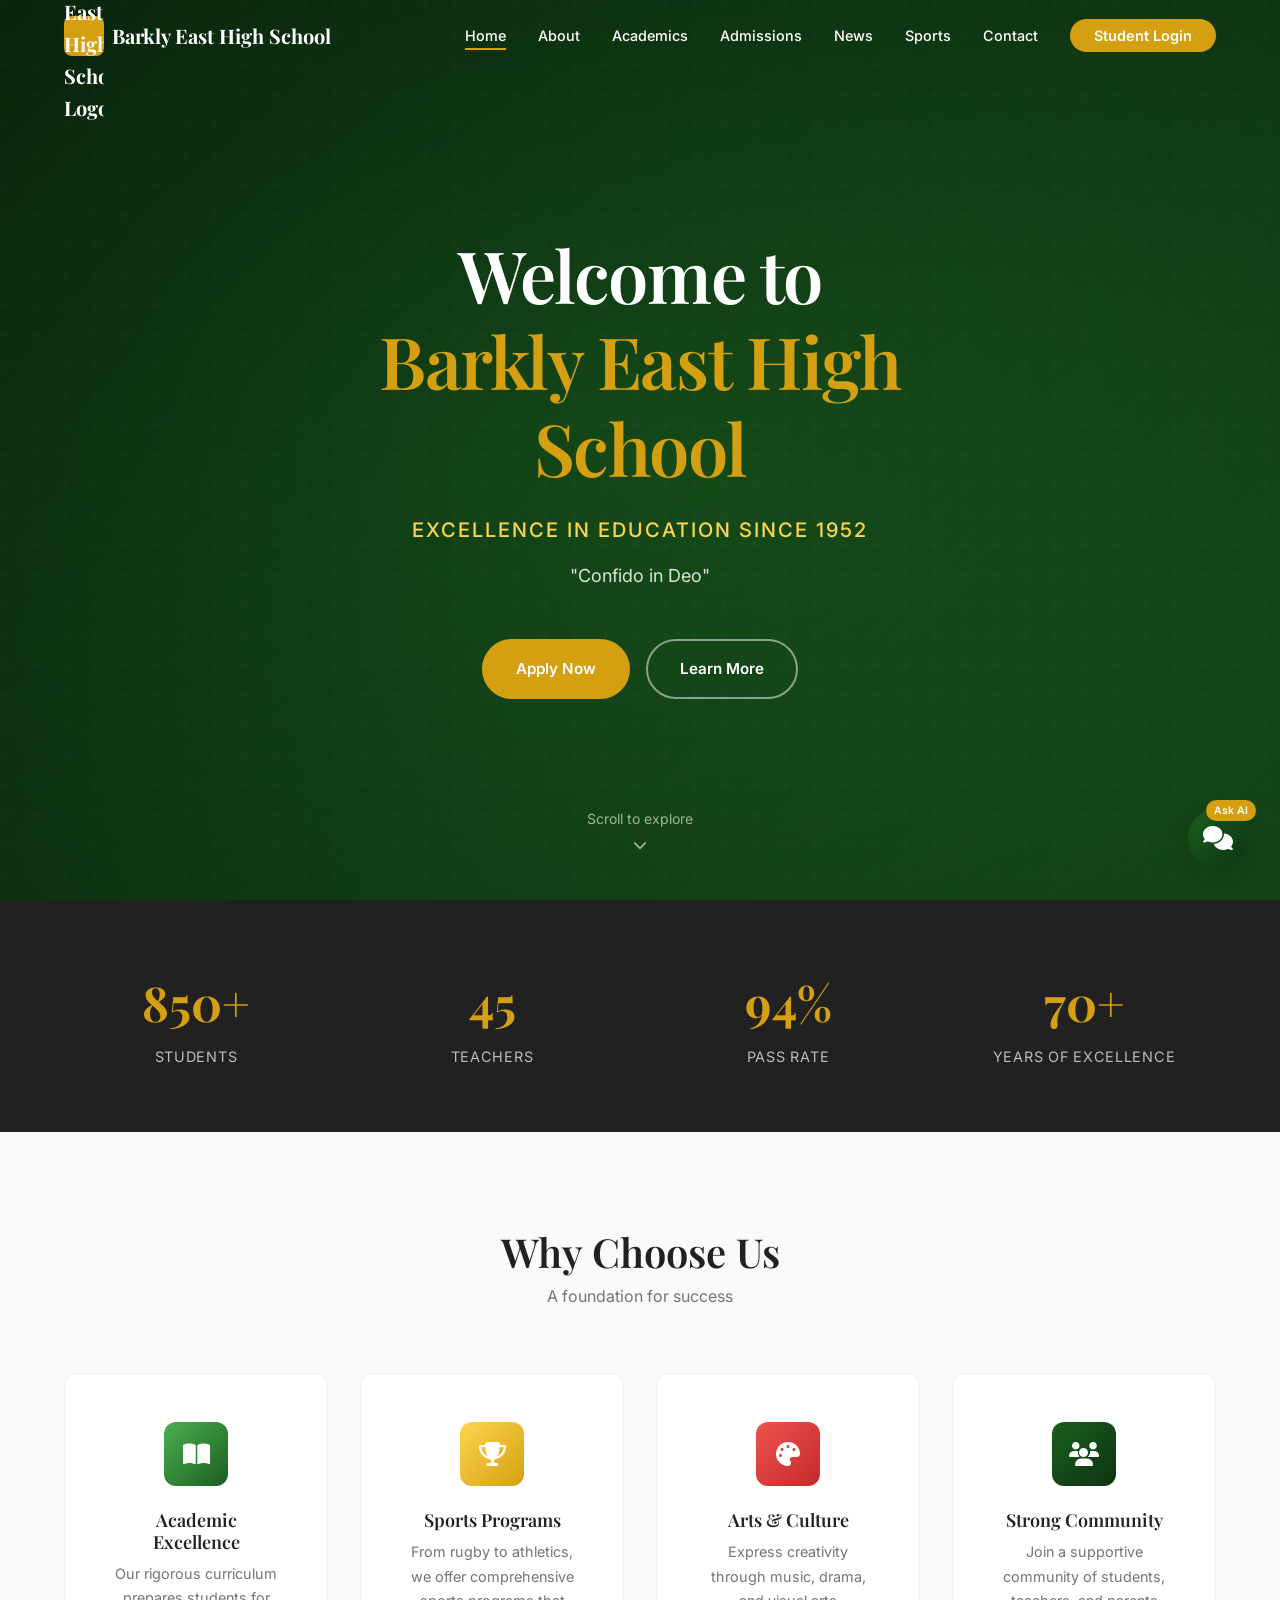
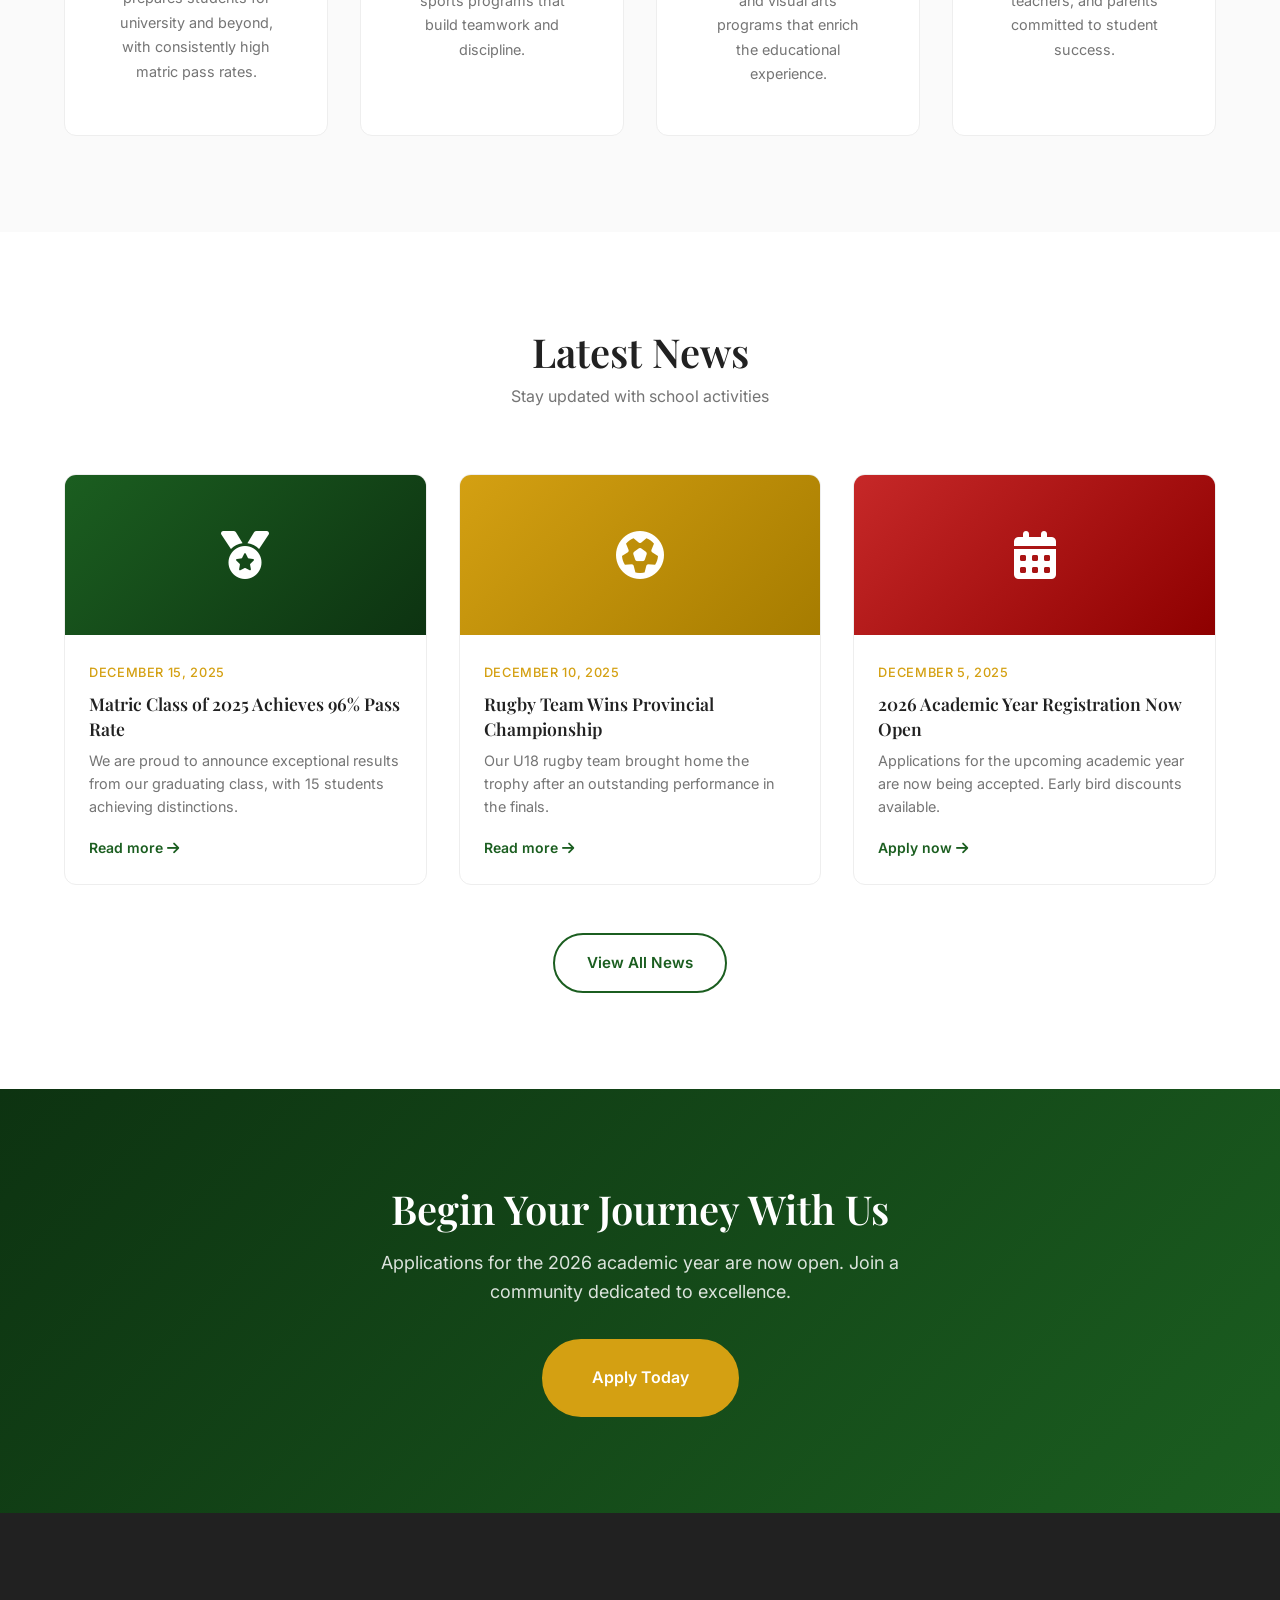
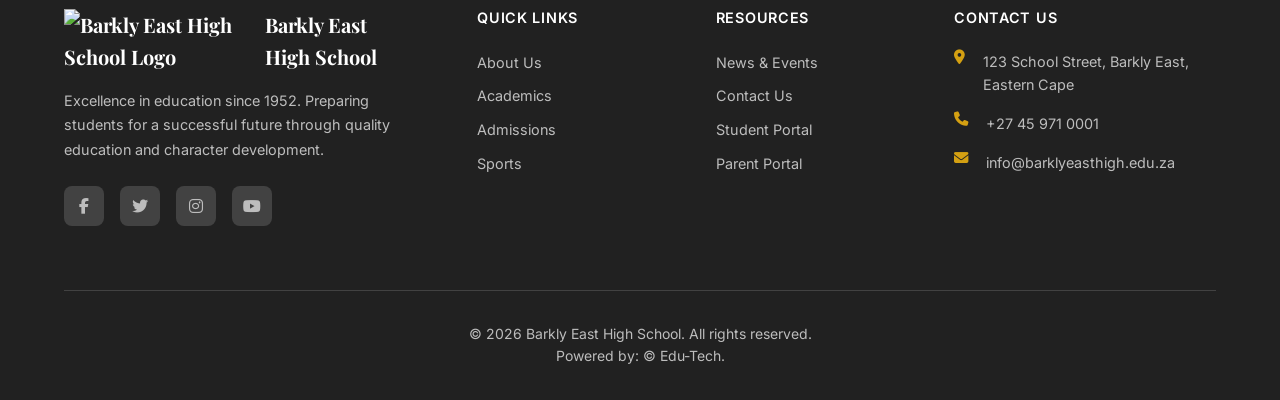
==== index.html @ 35cec736 "Added frontend files" ====
<!DOCTYPE html>
<html lang="en">
<head>
    <meta charset="UTF-8">
    <meta name="viewport" content="width=device-width, initial-scale=1.0">
    <title>Barkly East High School</title>
    <link rel="icon" type="image/png" href="images/BEHS_logo.png">
    <link rel="preconnect" href="https://fonts.googleapis.com">
    <link rel="preconnect" href="https://fonts.gstatic.com" crossorigin>
    <link href="https://fonts.googleapis.com/css2?family=Playfair+Display:wght@400;600;700&family=Inter:wght@300;400;500;600&display=swap" rel="stylesheet">
    <link rel="stylesheet" href="https://cdnjs.cloudflare.com/ajax/libs/font-awesome/6.5.1/css/all.min.css">
    <link rel="stylesheet" href="style.css">
</head>
<body>
    <!-- Navigation -->
    <nav class="navbar" id="navbar">
        <div class="nav-container">
            <a href="index.html" class="nav-logo">
                <div class="logo-icon">
                    <img src="Images/BEHS_logo.png" alt="Barkly East High School Logo">
                </div>
                <span class="logo-text">Barkly East High School</span>
            </a>
            
            <button class="nav-toggle" id="navToggle" aria-label="Toggle navigation">
                <span></span>
                <span></span>
                <span></span>
            </button>
            
            <ul class="nav-menu" id="navMenu">
                <li><a href="index.html" class="nav-link active">Home</a></li>
                <li><a href="about.html" class="nav-link">About</a></li>
                <li><a href="academics.html" class="nav-link">Academics</a></li>
                <li><a href="admissions.html" class="nav-link">Admissions</a></li>
                <li><a href="news.html" class="nav-link">News</a></li>
                <li><a href="sports.html" class="nav-link">Sports</a></li>
                <li><a href="contact.html" class="nav-link">Contact</a></li>
                <li><a href="login.html" class="nav-link btn-login">Student Login</a></li>
            </ul>
        </div>
    </nav>

    <!-- Hero Section -->
    <section class="hero">
        <div class="hero-overlay"></div>
        <div class="hero-content">
            <h1 class="hero-title" data-testid="hero-title">Welcome to<br><span class="highlight">Barkly East High School</span></h1>
            <p class="hero-subtitle">Excellence in Education Since 1952</p>
            <p class="hero-description">"Confido in Deo"</p>
            <div class="hero-buttons">
                <a href="admissions.html" class="btn btn-primary" data-testid="apply-now-btn">Apply Now</a>
                <a href="about.html" class="btn btn-secondary" data-testid="learn-more-btn">Learn More</a>
            </div>
        </div>
        <div class="hero-scroll">
            <span>Scroll to explore</span>
            <i class="fas fa-chevron-down"></i>
        </div>
    </section>

    <!-- Stats Section -->
    <section class="stats">
        <div class="container">
            <div class="stats-grid">
                <div class="stat-item" data-testid="stat-students">
                    <div class="stat-number">850+</div>
                    <div class="stat-label">Students</div>
                </div>
                <div class="stat-item" data-testid="stat-teachers">
                    <div class="stat-number">45</div>
                    <div class="stat-label">Teachers</div>
                </div>
                <div class="stat-item" data-testid="stat-pass-rate">
                    <div class="stat-number">94%</div>
                    <div class="stat-label">Pass Rate</div>
                </div>
                <div class="stat-item" data-testid="stat-years">
                    <div class="stat-number">70+</div>
                    <div class="stat-label">Years of Excellence</div>
                </div>
            </div>
        </div>
    </section>

    <!-- Features Section -->
    <section class="features">
        <div class="container">
            <div class="section-header">
                <h2 class="section-title">Why Choose Us</h2>
                <p class="section-subtitle">A foundation for success</p>
            </div>
            <div class="features-grid">
                <div class="feature-card" data-testid="feature-academics">
                    <div class="feature-icon">
                        <i class="fas fa-book-open"></i>
                    </div>
                    <h3>Academic Excellence</h3>
                    <p>Our rigorous curriculum prepares students for university and beyond, with consistently high matric pass rates.</p>
                </div>
                <div class="feature-card" data-testid="feature-sports">
                    <div class="feature-icon">
                        <i class="fas fa-trophy"></i>
                    </div>
                    <h3>Sports Programs</h3>
                    <p>From rugby to athletics, we offer comprehensive sports programs that build teamwork and discipline.</p>
                </div>
                <div class="feature-card" data-testid="feature-arts">
                    <div class="feature-icon">
                        <i class="fas fa-palette"></i>
                    </div>
                    <h3>Arts & Culture</h3>
                    <p>Express creativity through music, drama, and visual arts programs that enrich the educational experience.</p>
                </div>
                <div class="feature-card" data-testid="feature-community">
                    <div class="feature-icon">
                        <i class="fas fa-users"></i>
                    </div>
                    <h3>Strong Community</h3>
                    <p>Join a supportive community of students, teachers, and parents committed to student success.</p>
                </div>
            </div>
        </div>
    </section>

    <!-- News Preview -->
    <section class="news-preview">
        <div class="container">
            <div class="section-header">
                <h2 class="section-title">Latest News</h2>
                <p class="section-subtitle">Stay updated with school activities</p>
            </div>
            <div class="news-grid">
                <article class="news-card" data-testid="news-card-1">
                    <div class="news-image">
                        <i class="fas fa-medal"></i>
                    </div>
                    <div class="news-content">
                        <span class="news-date">December 15, 2025</span>
                        <h3>Matric Class of 2025 Achieves 96% Pass Rate</h3>
                        <p>We are proud to announce exceptional results from our graduating class, with 15 students achieving distinctions.</p>
                        <a href="news.html" class="news-link">Read more <i class="fas fa-arrow-right"></i></a>
                    </div>
                </article>
                <article class="news-card" data-testid="news-card-2">
                    <div class="news-image">
                        <i class="fas fa-futbol"></i>
                    </div>
                    <div class="news-content">
                        <span class="news-date">December 10, 2025</span>
                        <h3>Rugby Team Wins Provincial Championship</h3>
                        <p>Our U18 rugby team brought home the trophy after an outstanding performance in the finals.</p>
                        <a href="news.html" class="news-link">Read more <i class="fas fa-arrow-right"></i></a>
                    </div>
                </article>
                <article class="news-card" data-testid="news-card-3">
                    <div class="news-image">
                        <i class="fas fa-calendar-alt"></i>
                    </div>
                    <div class="news-content">
                        <span class="news-date">December 5, 2025</span>
                        <h3>2026 Academic Year Registration Now Open</h3>
                        <p>Applications for the upcoming academic year are now being accepted. Early bird discounts available.</p>
                        <a href="admissions.html" class="news-link">Apply now <i class="fas fa-arrow-right"></i></a>
                    </div>
                </article>
            </div>
            <div class="section-cta">
                <a href="news.html" class="btn btn-outline" data-testid="view-all-news-btn">View All News</a>
            </div>
        </div>
    </section>

    <!-- CTA Section -->
    <section class="cta-section">
        <div class="container">
            <div class="cta-content">
                <h2>Begin Your Journey With Us</h2>
                <p>Applications for the 2026 academic year are now open. Join a community dedicated to excellence.</p>
                <a href="admissions.html" class="btn btn-primary btn-lg" data-testid="apply-today-btn">Apply Today</a>
            </div>
        </div>
    </section>

    <!-- Footer -->
    <footer class="footer">
        <div class="container">
            <div class="footer-grid">
                <div class="footer-brand">
                    <a href="index.html" class="footer-logo">
                        <img src="Images/BEHS_logo.png" alt="Barkly East High School Logo">
                        <span>Barkly East High School</span>
                    </a>
                    <p>Excellence in education since 1952. Preparing students for a successful future through quality education and character development.</p>
                    <div class="social-links">
                        <a href="#" aria-label="Facebook"><i class="fab fa-facebook-f"></i></a>
                        <a href="#" aria-label="Twitter"><i class="fab fa-twitter"></i></a>
                        <a href="#" aria-label="Instagram"><i class="fab fa-instagram"></i></a>
                        <a href="#" aria-label="YouTube"><i class="fab fa-youtube"></i></a>
                    </div>
                </div>
                <div class="footer-links">
                    <h4>Quick Links</h4>
                    <ul>
                        <li><a href="about.html">About Us</a></li>
                        <li><a href="academics.html">Academics</a></li>
                        <li><a href="admissions.html">Admissions</a></li>
                        <li><a href="sports.html">Sports</a></li>
                    </ul>
                </div>
                <div class="footer-links">
                    <h4>Resources</h4>
                    <ul>
                        <li><a href="news.html">News & Events</a></li>
                        <li><a href="contact.html">Contact Us</a></li>
                        <li><a href="login.html">Student Portal</a></li>
                        <li><a href="parent-portal.html">Parent Portal</a></li>
                    </ul>
                </div>
                <div class="footer-contact">
                    <h4>Contact Us</h4>
                    <ul>
                        <li><i class="fas fa-map-marker-alt"></i> 123 School Street, Barkly East, Eastern Cape</li>
                        <li><i class="fas fa-phone"></i> +27 45 971 0001</li>
                        <li><i class="fas fa-envelope"></i> info@barklyeasthigh.edu.za</li>
                    </ul>
                </div>
            </div>
            <div class="footer-bottom">
                <p>&copy; 2026 Barkly East High School. All rights reserved.</p>
                <p>Powered by: &copy; <a href="https://romeooemor.github.io/Edu-Tech/">Edu-Tech</a>.</p>
            </div>
        </div>
    </footer>

    <!-- Chatbot Widget -->
    <div class="chatbot-widget" id="chatbotWidget" data-testid="chatbot-widget">
        <button class="chatbot-toggle" id="chatbotToggle" data-testid="chatbot-toggle">
            <i class="fas fa-comments"></i>
            <span class="chatbot-badge">Ask AI</span>
        </button>
        <div class="chatbot-container" id="chatbotContainer">
            <div class="chatbot-header">
                <div class="chatbot-header-info">
                    <i class="fas fa-robot"></i>
                    <span>School Assistant</span>
                </div>
                <button class="chatbot-close" id="chatbotClose" data-testid="chatbot-close">
                    <i class="fas fa-times"></i>
                </button>
            </div>
            <div class="chatbot-messages" id="chatbotMessages" data-testid="chatbot-messages">
                <div class="chat-message bot">
                    <div class="message-content">
                        <p>Hello! I'm your school assistant. How can I help you today? Ask me about admissions, academics, sports, or anything else!</p>
                    </div>
                </div>
            </div>
            <div class="chatbot-input-container">
                <input type="text" id="chatbotInput" class="chatbot-input" placeholder="Type your question..." data-testid="chatbot-input">
                <button id="chatbotSend" class="chatbot-send" data-testid="chatbot-send">
                    <i class="fas fa-paper-plane"></i>
                </button>
            </div>
        </div>
    </div>

    <script src="script.js"></script>
</body>
</html>
---- style.css ----
/* ========================================
   Barkly East High School - Main Stylesheet
   Theme: Green, Gold, Red (Modern Minimalist)
   ======================================== */

/* CSS Variables */
:root {
    /* Primary Colors */
    --green-primary: #1B5E20;
    --green-dark: #0D3311;
    --green-light: #4CAF50;
    
    --gold-primary: #D4A012;
    --gold-dark: #A67C00;
    --gold-light: #FFD54F;
    
    --red-primary: #C62828;
    --red-dark: #8E0000;
    --red-light: #EF5350;
    
    /* Neutral Colors */
    --white: #FFFFFF;
    --off-white: #FAFAFA;
    --gray-100: #F5F5F5;
    --gray-200: #EEEEEE;
    --gray-300: #E0E0E0;
    --gray-400: #BDBDBD;
    --gray-500: #9E9E9E;
    --gray-600: #757575;
    --gray-700: #616161;
    --gray-800: #424242;
    --gray-900: #212121;
    --black: #0A0A0A;
    
    /* Typography */
    --font-heading: 'Playfair Display', Georgia, serif;
    --font-body: 'Inter', -apple-system, BlinkMacSystemFont, sans-serif;
    
    /* Spacing */
    --space-xs: 0.25rem;
    --space-sm: 0.5rem;
    --space-md: 1rem;
    --space-lg: 1.5rem;
    --space-xl: 2rem;
    --space-2xl: 3rem;
    --space-3xl: 4rem;
    --space-4xl: 6rem;
    
    /* Borders & Shadows */
    --radius-sm: 4px;
    --radius-md: 8px;
    --radius-lg: 12px;
    --radius-xl: 16px;
    --radius-full: 9999px;
    
    --shadow-sm: 0 1px 2px rgba(0, 0, 0, 0.05);
    --shadow-md: 0 4px 6px rgba(0, 0, 0, 0.07);
    --shadow-lg: 0 10px 25px rgba(0, 0, 0, 0.1);
    --shadow-xl: 0 20px 40px rgba(0, 0, 0, 0.15);
    
    /* Transitions */
    --transition-fast: 150ms ease;
    --transition-base: 250ms ease;
    --transition-slow: 350ms ease;
}

/* Reset & Base */
*, *::before, *::after {
    box-sizing: border-box;
    margin: 0;
    padding: 0;
}

html {
    scroll-behavior: smooth;
    font-size: 16px;
}

body {
    font-family: var(--font-body);
    font-weight: 400;
    line-height: 1.6;
    color: var(--gray-800);
    background-color: var(--white);
    -webkit-font-smoothing: antialiased;
    -moz-osx-font-smoothing: grayscale;
}

h1, h2, h3, h4, h5, h6 {
    font-family: var(--font-heading);
    font-weight: 600;
    line-height: 1.2;
    color: var(--gray-900);
}

a {
    color: inherit;
    text-decoration: none;
    transition: color var(--transition-fast);
}

img {
    max-width: 100%;
    height: auto;
    display: block;
}

ul, ol {
    list-style: none;
}

button {
    font-family: inherit;
    cursor: pointer;
    border: none;
    background: none;
}

input, textarea, select {
    font-family: inherit;
    font-size: inherit;
}

/* Container */
.container {
    width: 100%;
    max-width: 1200px;
    margin: 0 auto;
    padding: 0 var(--space-lg);
}

/* ========================================
   NAVIGATION
   ======================================== */
.navbar {
    position: fixed;
    top: 0;
    left: 0;
    right: 0;
    z-index: 1000;
    background: transparent;
    padding: var(--space-md) 0;
    transition: all var(--transition-base);
}

.navbar.scrolled {
    background: var(--white);
    box-shadow: var(--shadow-md);
    padding: var(--space-sm) 0;
}

.nav-container {
    display: flex;
    justify-content: space-between;
    align-items: center;
    max-width: 1200px;
    margin: 0 auto;
    padding: 0 var(--space-lg);
}

.nav-logo {
    display: flex;
    align-items: center;
    gap: var(--space-sm);
    font-family: var(--font-heading);
    font-weight: 700;
    font-size: 1.25rem;
    color: var(--white);
    transition: color var(--transition-fast);
}

.navbar.scrolled .nav-logo {
    color: var(--green-primary);
}

.logo-icon {
    width: 40px;
    height: 40px;
    display: flex;
    align-items: center;
    justify-content: center;
    background: var(--gold-primary);
    border-radius: var(--radius-md);
    color: var(--white);
    font-size: 1.25rem;
}

.nav-menu {
    display: flex;
    align-items: center;
    gap: var(--space-xl);
}

.nav-link {
    font-size: 0.9rem;
    font-weight: 500;
    color: var(--white);
    padding: var(--space-xs) 0;
    position: relative;
    transition: color var(--transition-fast);
}

.navbar.scrolled .nav-link {
    color: var(--gray-700);
}

.nav-link::after {
    content: '';
    position: absolute;
    bottom: -2px;
    left: 0;
    width: 0;
    height: 2px;
    background: var(--gold-primary);
    transition: width var(--transition-base);
}

.nav-link:hover::after,
.nav-link.active::after {
    width: 100%;
}

.nav-link:hover {
    color: var(--gold-primary);
}

.navbar.scrolled .nav-link:hover {
    color: var(--gold-primary);
}

.btn-login {
    background: var(--gold-primary);
    color: var(--white) !important;
    padding: var(--space-sm) var(--space-lg) !important;
    border-radius: var(--radius-full);
    font-weight: 600;
}

.btn-login:hover {
    background: var(--gold-dark);
}

.btn-login::after {
    display: none;
}

/* Mobile Navigation */
.nav-toggle {
    display: none;
    flex-direction: column;
    gap: 5px;
    padding: var(--space-sm);
    z-index: 1001;
}

.nav-toggle span {
    width: 24px;
    height: 2px;
    background: var(--white);
    transition: all var(--transition-base);
}

.navbar.scrolled .nav-toggle span {
    background: var(--gray-800);
}

@media (max-width: 968px) {
    .nav-toggle {
        display: flex;
    }
    
    .nav-menu {
        position: fixed;
        top: 0;
        right: -100%;
        width: 100%;
        max-width: 320px;
        height: 100vh;
        background: var(--white);
        flex-direction: column;
        justify-content: center;
        gap: var(--space-xl);
        padding: var(--space-2xl);
        box-shadow: var(--shadow-xl);
        transition: right var(--transition-base);
    }
    
    .nav-menu.active {
        right: 0;
    }
    
    .nav-link {
        color: var(--gray-800);
        font-size: 1.1rem;
    }
    
    .nav-toggle.active span:nth-child(1) {
        transform: rotate(45deg) translate(5px, 5px);
    }
    
    .nav-toggle.active span:nth-child(2) {
        opacity: 0;
    }
    
    .nav-toggle.active span:nth-child(3) {
        transform: rotate(-45deg) translate(5px, -5px);
    }
}

/* ========================================
   HERO SECTION
   ======================================== */
.hero {
    position: relative;
    min-height: 100vh;
    display: flex;
    align-items: center;
    justify-content: center;
    background: linear-gradient(135deg, var(--green-dark) 0%, var(--green-primary) 100%);
    overflow: hidden;
}

.hero::before {
    content: '';
    position: absolute;
    top: 0;
    left: 0;
    right: 0;
    bottom: 0;
    background: url("data:image/svg+xml,%3Csvg width='60' height='60' viewBox='0 0 60 60' xmlns='http://www.w3.org/2000/svg'%3E%3Cg fill='none' fill-rule='evenodd'%3E%3Cg fill='%23ffffff' fill-opacity='0.03'%3E%3Cpath d='M36 34v-4h-2v4h-4v2h4v4h2v-4h4v-2h-4zm0-30V0h-2v4h-4v2h4v4h2V6h4V4h-4zM6 34v-4H4v4H0v2h4v4h2v-4h4v-2H6zM6 4V0H4v4H0v2h4v4h2V6h4V4H6z'/%3E%3C/g%3E%3C/g%3E%3C/svg%3E");
    opacity: 0.5;
}

.hero-overlay {
    position: absolute;
    top: 0;
    left: 0;
    right: 0;
    bottom: 0;
    background: radial-gradient(ellipse at center, transparent 0%, rgba(0,0,0,0.3) 100%);
}

.hero-content {
    position: relative;
    z-index: 1;
    text-align: center;
    padding: var(--space-2xl);
    max-width: 800px;
}

.hero-title {
    font-size: clamp(2.5rem, 6vw, 4.5rem);
    color: var(--white);
    margin-bottom: var(--space-lg);
    letter-spacing: -0.02em;
    padding-top: 30px;
}

.hero-title .highlight {
    color: var(--gold-primary);
    display: block;
}

.hero-subtitle {
    font-size: clamp(1rem, 2.5vw, 1.25rem);
    color: var(--gold-light);
    font-weight: 500;
    margin-bottom: var(--space-md);
    letter-spacing: 0.1em;
    text-transform: uppercase;
}

.hero-description {
    font-size: clamp(1rem, 2vw, 1.125rem);
    color: rgba(255, 255, 255, 0.85);
    margin-bottom: var(--space-2xl);
    max-width: 600px;
    margin-left: auto;
    margin-right: auto;
}

.hero-buttons {
    display: flex;
    gap: var(--space-md);
    justify-content: center;
    flex-wrap: wrap;
}

.hero-scroll {
    position: absolute;
    bottom: var(--space-2xl);
    left: 50%;
    transform: translateX(-50%);
    display: flex;
    flex-direction: column;
    align-items: center;
    gap: var(--space-sm);
    color: rgba(255, 255, 255, 0.6);
    font-size: 0.875rem;
    animation: bounce 2s infinite;
}

@keyframes bounce {
    0%, 100% { transform: translateX(-50%) translateY(0); }
    50% { transform: translateX(-50%) translateY(10px); }
}

/* ========================================
   BUTTONS
   ======================================== */
.btn {
    display: inline-flex;
    align-items: center;
    justify-content: center;
    gap: var(--space-sm);
    padding: var(--space-md) var(--space-xl);
    font-size: 0.95rem;
    font-weight: 600;
    border-radius: var(--radius-full);
    transition: all var(--transition-base);
    cursor: pointer;
    border: 2px solid transparent;
}

.btn-primary {
    background: var(--gold-primary);
    color: var(--white);
    border-color: var(--gold-primary);
}

.btn-primary:hover {
    background: var(--gold-dark);
    border-color: var(--gold-dark);
    transform: translateY(-2px);
    box-shadow: var(--shadow-lg);
}

.btn-secondary {
    background: transparent;
    color: var(--white);
    border-color: rgba(255, 255, 255, 0.5);
}

.btn-secondary:hover {
    background: rgba(255, 255, 255, 0.1);
    border-color: var(--white);
}

.btn-outline {
    background: transparent;
    color: var(--green-primary);
    border-color: var(--green-primary);
}

.btn-outline:hover {
    background: var(--green-primary);
    color: var(--white);
}

.btn-lg {
    padding: var(--space-lg) var(--space-2xl);
    font-size: 1rem;
}

.btn-red {
    background: var(--red-primary);
    color: var(--white);
    border-color: var(--red-primary);
}

.btn-red:hover {
    background: var(--red-dark);
    border-color: var(--red-dark);
}

/* ========================================
   STATS SECTION
   ======================================== */
.stats {
    background: var(--gray-900);
    padding: var(--space-3xl) 0;
}

.stats-grid {
    display: grid;
    grid-template-columns: repeat(4, 1fr);
    gap: var(--space-xl);
}

.stat-item {
    text-align: center;
}

.stat-number {
    font-family: var(--font-heading);
    font-size: clamp(2rem, 4vw, 3rem);
    font-weight: 700;
    color: var(--gold-primary);
    margin-bottom: var(--space-xs);
}

.stat-label {
    font-size: 0.9rem;
    color: var(--gray-400);
    text-transform: uppercase;
    letter-spacing: 0.05em;
}

@media (max-width: 768px) {
    .stats-grid {
        grid-template-columns: repeat(2, 1fr);
        gap: var(--space-2xl);
    }
}

/* ========================================
   FEATURES SECTION
   ======================================== */
.features {
    padding: var(--space-4xl) 0;
    background: var(--off-white);
}

.section-header {
    text-align: center;
    margin-bottom: var(--space-3xl);
}

.section-title {
    font-size: clamp(1.75rem, 4vw, 2.5rem);
    color: var(--gray-900);
    margin-bottom: var(--space-sm);
}

.section-subtitle {
    font-size: 1rem;
    color: var(--gray-600);
}

.features-grid {
    display: grid;
    grid-template-columns: repeat(4, 1fr);
    gap: var(--space-xl);
}

.feature-card {
    background: var(--white);
    padding: var(--space-2xl);
    border-radius: var(--radius-lg);
    text-align: center;
    transition: all var(--transition-base);
    border: 1px solid var(--gray-200);
}

.feature-card:hover {
    transform: translateY(-8px);
    box-shadow: var(--shadow-lg);
    border-color: transparent;
}

.feature-icon {
    width: 64px;
    height: 64px;
    margin: 0 auto var(--space-lg);
    display: flex;
    align-items: center;
    justify-content: center;
    background: linear-gradient(135deg, var(--green-light) 0%, var(--green-primary) 100%);
    border-radius: var(--radius-lg);
    color: var(--white);
    font-size: 1.5rem;
}

.feature-card:nth-child(2) .feature-icon {
    background: linear-gradient(135deg, var(--gold-light) 0%, var(--gold-primary) 100%);
}

.feature-card:nth-child(3) .feature-icon {
    background: linear-gradient(135deg, var(--red-light) 0%, var(--red-primary) 100%);
}

.feature-card:nth-child(4) .feature-icon {
    background: linear-gradient(135deg, var(--green-primary) 0%, var(--green-dark) 100%);
}

.feature-card h3 {
    font-size: 1.125rem;
    margin-bottom: var(--space-sm);
    color: var(--gray-900);
}

.feature-card p {
    font-size: 0.9rem;
    color: var(--gray-600);
    line-height: 1.7;
}

@media (max-width: 968px) {
    .features-grid {
        grid-template-columns: repeat(2, 1fr);
    }
}

@media (max-width: 576px) {
    .features-grid {
        grid-template-columns: 1fr;
    }
}

/* ========================================
   NEWS PREVIEW SECTION
   ======================================== */
.news-preview {
    padding: var(--space-4xl) 0;
    background: var(--white);
}

.news-grid {
    display: grid;
    grid-template-columns: repeat(3, 1fr);
    gap: var(--space-xl);
    margin-bottom: var(--space-2xl);
}

.news-card {
    background: var(--white);
    border-radius: var(--radius-lg);
    overflow: hidden;
    border: 1px solid var(--gray-200);
    transition: all var(--transition-base);
}

.news-card:hover {
    transform: translateY(-4px);
    box-shadow: var(--shadow-lg);
    border-color: transparent;
}

.news-image {
    height: 160px;
    background: linear-gradient(135deg, var(--green-primary) 0%, var(--green-dark) 100%);
    display: flex;
    align-items: center;
    justify-content: center;
    color: var(--white);
    font-size: 3rem;
}

.news-card:nth-child(2) .news-image {
    background: linear-gradient(135deg, var(--gold-primary) 0%, var(--gold-dark) 100%);
}

.news-card:nth-child(3) .news-image {
    background: linear-gradient(135deg, var(--red-primary) 0%, var(--red-dark) 100%);
}

.news-content {
    padding: var(--space-lg);
}

.news-date {
    font-size: 0.8rem;
    color: var(--gold-primary);
    font-weight: 500;
    text-transform: uppercase;
    letter-spacing: 0.05em;
}

.news-content h3 {
    font-size: 1.1rem;
    margin: var(--space-sm) 0;
    color: var(--gray-900);
    line-height: 1.4;
}

.news-content p {
    font-size: 0.9rem;
    color: var(--gray-600);
    margin-bottom: var(--space-md);
    line-height: 1.6;
}

.news-link {
    display: inline-flex;
    align-items: center;
    gap: var(--space-xs);
    font-size: 0.875rem;
    font-weight: 600;
    color: var(--green-primary);
    transition: gap var(--transition-fast);
}

.news-link:hover {
    gap: var(--space-sm);
    color: var(--gold-primary);
}

.section-cta {
    text-align: center;
}

@media (max-width: 968px) {
    .news-grid {
        grid-template-columns: repeat(2, 1fr);
    }
}

@media (max-width: 576px) {
    .news-grid {
        grid-template-columns: 1fr;
    }
}

/* ========================================
   CTA SECTION
   ======================================== */
.cta-section {
    background: linear-gradient(135deg, var(--green-dark) 0%, var(--green-primary) 100%);
    padding: var(--space-4xl) 0;
    text-align: center;
}

.cta-content h2 {
    font-size: clamp(1.75rem, 4vw, 2.5rem);
    color: var(--white);
    margin-bottom: var(--space-md);
}

.cta-content p {
    font-size: 1.125rem;
    color: rgba(255, 255, 255, 0.85);
    margin-bottom: var(--space-xl);
    max-width: 600px;
    margin-left: auto;
    margin-right: auto;
}

/* ========================================
   FOOTER
   ======================================== */
.footer {
    background: var(--gray-900);
    color: var(--gray-400);
    padding: var(--space-4xl) 0 var(--space-xl);
}

.footer-grid {
    display: grid;
    grid-template-columns: 2fr 1fr 1fr 1.5fr;
    gap: var(--space-3xl);
    margin-bottom: var(--space-3xl);
}

.footer-logo {
    display: inline-flex;
    align-items: center;
    gap: var(--space-sm);
    font-family: var(--font-heading);
    font-size: 1.25rem;
    font-weight: 700;
    color: var(--white);
    margin-bottom: var(--space-md);
}

.footer-logo i {
    color: var(--gold-primary);
}

.footer-brand p {
    font-size: 0.9rem;
    line-height: 1.7;
    margin-bottom: var(--space-lg);
}

.social-links {
    display: flex;
    gap: var(--space-md);
}

.social-links a {
    width: 40px;
    height: 40px;
    display: flex;
    align-items: center;
    justify-content: center;
    background: var(--gray-800);
    border-radius: var(--radius-md);
    color: var(--gray-400);
    transition: all var(--transition-fast);
}

.social-links a:hover {
    background: var(--gold-primary);
    color: var(--white);
    transform: translateY(-2px);
}

.footer-links h4,
.footer-contact h4 {
    font-family: var(--font-body);
    font-size: 0.9rem;
    font-weight: 600;
    color: var(--white);
    text-transform: uppercase;
    letter-spacing: 0.05em;
    margin-bottom: var(--space-lg);
}

.footer-links ul {
    display: flex;
    flex-direction: column;
    gap: var(--space-sm);
}

.footer-links a {
    font-size: 0.9rem;
    transition: color var(--transition-fast);
}

.footer-links a:hover {
    color: var(--gold-primary);
}

.footer-contact ul {
    display: flex;
    flex-direction: column;
    gap: var(--space-md);
}

.footer-contact li {
    display: flex;
    gap: var(--space-md);
    font-size: 0.9rem;
}

.footer-contact i {
    color: var(--gold-primary);
    width: 16px;
}

.footer-bottom {
    padding-top: var(--space-xl);
    border-top: 1px solid var(--gray-800);
    text-align: center;
    font-size: 0.875rem;
}

@media (max-width: 968px) {
    .footer-grid {
        grid-template-columns: repeat(2, 1fr);
    }
}

@media (max-width: 576px) {
    .footer-grid {
        grid-template-columns: 1fr;
        gap: var(--space-2xl);
    }
}

/* ========================================
   CHATBOT WIDGET
   ======================================== */
.chatbot-widget {
    position: fixed;
    bottom: var(--space-xl);
    right: var(--space-xl);
    z-index: 999;
}

.chatbot-toggle {
    width: 60px;
    height: 60px;
    border-radius: 50%;
    background: linear-gradient(135deg, var(--green-primary) 0%, var(--green-dark) 100%);
    color: var(--white);
    font-size: 1.5rem;
    display: flex;
    align-items: center;
    justify-content: center;
    box-shadow: var(--shadow-lg);
    transition: all var(--transition-base);
    position: relative;
}

.chatbot-toggle:hover {
    transform: scale(1.1);
    box-shadow: var(--shadow-xl);
}

.chatbot-badge {
    position: absolute;
    top: -8px;
    right: -8px;
    background: var(--gold-primary);
    color: var(--white);
    font-size: 0.65rem;
    font-weight: 600;
    padding: 4px 8px;
    border-radius: var(--radius-full);
}

.chatbot-container {
    position: absolute;
    bottom: 80px;
    right: 0;
    width: 360px;
    height: 480px;
    background: var(--white);
    border-radius: var(--radius-xl);
    box-shadow: var(--shadow-xl);
    display: none;
    flex-direction: column;
    overflow: hidden;
    animation: slideUp 0.3s ease;
}

.chatbot-container.active {
    display: flex;
}

@keyframes slideUp {
    from {
        opacity: 0;
        transform: translateY(20px);
    }
    to {
        opacity: 1;
        transform: translateY(0);
    }
}

.chatbot-header {
    background: linear-gradient(135deg, var(--green-primary) 0%, var(--green-dark) 100%);
    color: var(--white);
    padding: var(--space-md) var(--space-lg);
    display: flex;
    justify-content: space-between;
    align-items: center;
}

.chatbot-header-info {
    display: flex;
    align-items: center;
    gap: var(--space-sm);
    font-weight: 600;
}

.chatbot-close {
    width: 32px;
    height: 32px;
    display: flex;
    align-items: center;
    justify-content: center;
    border-radius: 50%;
    color: var(--white);
    transition: background var(--transition-fast);
}

.chatbot-close:hover {
    background: rgba(255, 255, 255, 0.2);
}

.chatbot-messages {
    flex: 1;
    overflow-y: auto;
    padding: var(--space-lg);
    display: flex;
    flex-direction: column;
    gap: var(--space-md);
}

.chat-message {
    max-width: 85%;
}

.chat-message.bot {
    align-self: flex-start;
}

.chat-message.user {
    align-self: flex-end;
}

.message-content {
    padding: var(--space-md);
    border-radius: var(--radius-lg);
    font-size: 0.9rem;
    line-height: 1.5;
}

.chat-message.bot .message-content {
    background: var(--gray-100);
    color: var(--gray-800);
    border-bottom-left-radius: var(--radius-sm);
}

.chat-message.user .message-content {
    background: linear-gradient(135deg, var(--green-primary) 0%, var(--green-dark) 100%);
    color: var(--white);
    border-bottom-right-radius: var(--radius-sm);
}

.chatbot-input-container {
    display: flex;
    gap: var(--space-sm);
    padding: var(--space-md);
    border-top: 1px solid var(--gray-200);
}

.chatbot-input {
    flex: 1;
    padding: var(--space-md);
    border: 1px solid var(--gray-300);
    border-radius: var(--radius-full);
    outline: none;
    transition: border-color var(--transition-fast);
}

.chatbot-input:focus {
    border-color: var(--green-primary);
}

.chatbot-send {
    width: 44px;
    height: 44px;
    background: var(--gold-primary);
    color: var(--white);
    border-radius: 50%;
    display: flex;
    align-items: center;
    justify-content: center;
    transition: all var(--transition-fast);
}

.chatbot-send:hover {
    background: var(--gold-dark);
    transform: scale(1.05);
}

@media (max-width: 576px) {
    .chatbot-widget {
        bottom: var(--space-md);
        right: var(--space-md);
    }
    
    .chatbot-container {
        width: calc(100vw - var(--space-2xl));
        max-width: 360px;
        height: 400px;
        right: -8px;
    }
}

/* ========================================
   PAGE SPECIFIC STYLES
   ======================================== */

/* Page Header */
.page-header {
    background: linear-gradient(135deg, var(--green-dark) 0%, var(--green-primary) 100%);
    padding: calc(80px + var(--space-4xl)) 0 var(--space-4xl);
    text-align: center;
}

.page-header h1 {
    font-size: clamp(2rem, 5vw, 3rem);
    color: var(--white);
    margin-bottom: var(--space-sm);
}

.page-header p {
    font-size: 1.125rem;
    color: rgba(255, 255, 255, 0.85);
}

/* Content Section */
.content-section {
    padding: var(--space-4xl) 0;
}

.content-section.alt {
    background: var(--off-white);
}

/* Forms */
.form-group {
    margin-bottom: var(--space-lg);
}

.form-label {
    display: block;
    font-size: 0.9rem;
    font-weight: 500;
    color: var(--gray-700);
    margin-bottom: var(--space-sm);
}

.form-input,
.form-textarea,
.form-select {
    width: 100%;
    padding: var(--space-md);
    border: 1px solid var(--gray-300);
    border-radius: var(--radius-md);
    font-size: 1rem;
    transition: all var(--transition-fast);
    background: var(--white);
}

.form-input:focus,
.form-textarea:focus,
.form-select:focus {
    outline: none;
    border-color: var(--green-primary);
    box-shadow: 0 0 0 3px rgba(27, 94, 32, 0.1);
}

.form-textarea {
    resize: vertical;
    min-height: 120px;
}

/* Cards */
.card {
    background: var(--white);
    border-radius: var(--radius-lg);
    padding: var(--space-xl);
    border: 1px solid var(--gray-200);
    transition: all var(--transition-base);
}

.card:hover {
    box-shadow: var(--shadow-lg);
    border-color: transparent;
}

/* Tables */
.table-container {
    overflow-x: auto;
}

.data-table {
    width: 100%;
    border-collapse: collapse;
}

.data-table th,
.data-table td {
    padding: var(--space-md);
    text-align: left;
    border-bottom: 1px solid var(--gray-200);
}

.data-table th {
    background: var(--gray-100);
    font-weight: 600;
    color: var(--gray-700);
    font-size: 0.875rem;
    text-transform: uppercase;
    letter-spacing: 0.05em;
}

.data-table tr:hover {
    background: var(--gray-50);
}

/* Loading */
.loading {
    display: flex;
    align-items: center;
    justify-content: center;
    gap: var(--space-sm);
    color: var(--gray-500);
}

.loading::after {
    content: '';
    width: 20px;
    height: 20px;
    border: 2px solid var(--gray-300);
    border-top-color: var(--green-primary);
    border-radius: 50%;
    animation: spin 0.8s linear infinite;
}

@keyframes spin {
    to { transform: rotate(360deg); }
}

/* Utility Classes */
.text-center { text-align: center; }
.text-left { text-align: left; }
.text-right { text-align: right; }

.mt-1 { margin-top: var(--space-md); }
.mt-2 { margin-top: var(--space-xl); }
.mt-3 { margin-top: var(--space-2xl); }
.mb-1 { margin-bottom: var(--space-md); }
.mb-2 { margin-bottom: var(--space-xl); }
.mb-3 { margin-bottom: var(--space-2xl); }

.grid-2 {
    display: grid;
    grid-template-columns: repeat(2, 1fr);
    gap: var(--space-xl);
}

.grid-3 {
    display: grid;
    grid-template-columns: repeat(3, 1fr);
    gap: var(--space-xl);
}

@media (max-width: 768px) {
    .grid-2, .grid-3 {
        grid-template-columns: 1fr;
    }
}
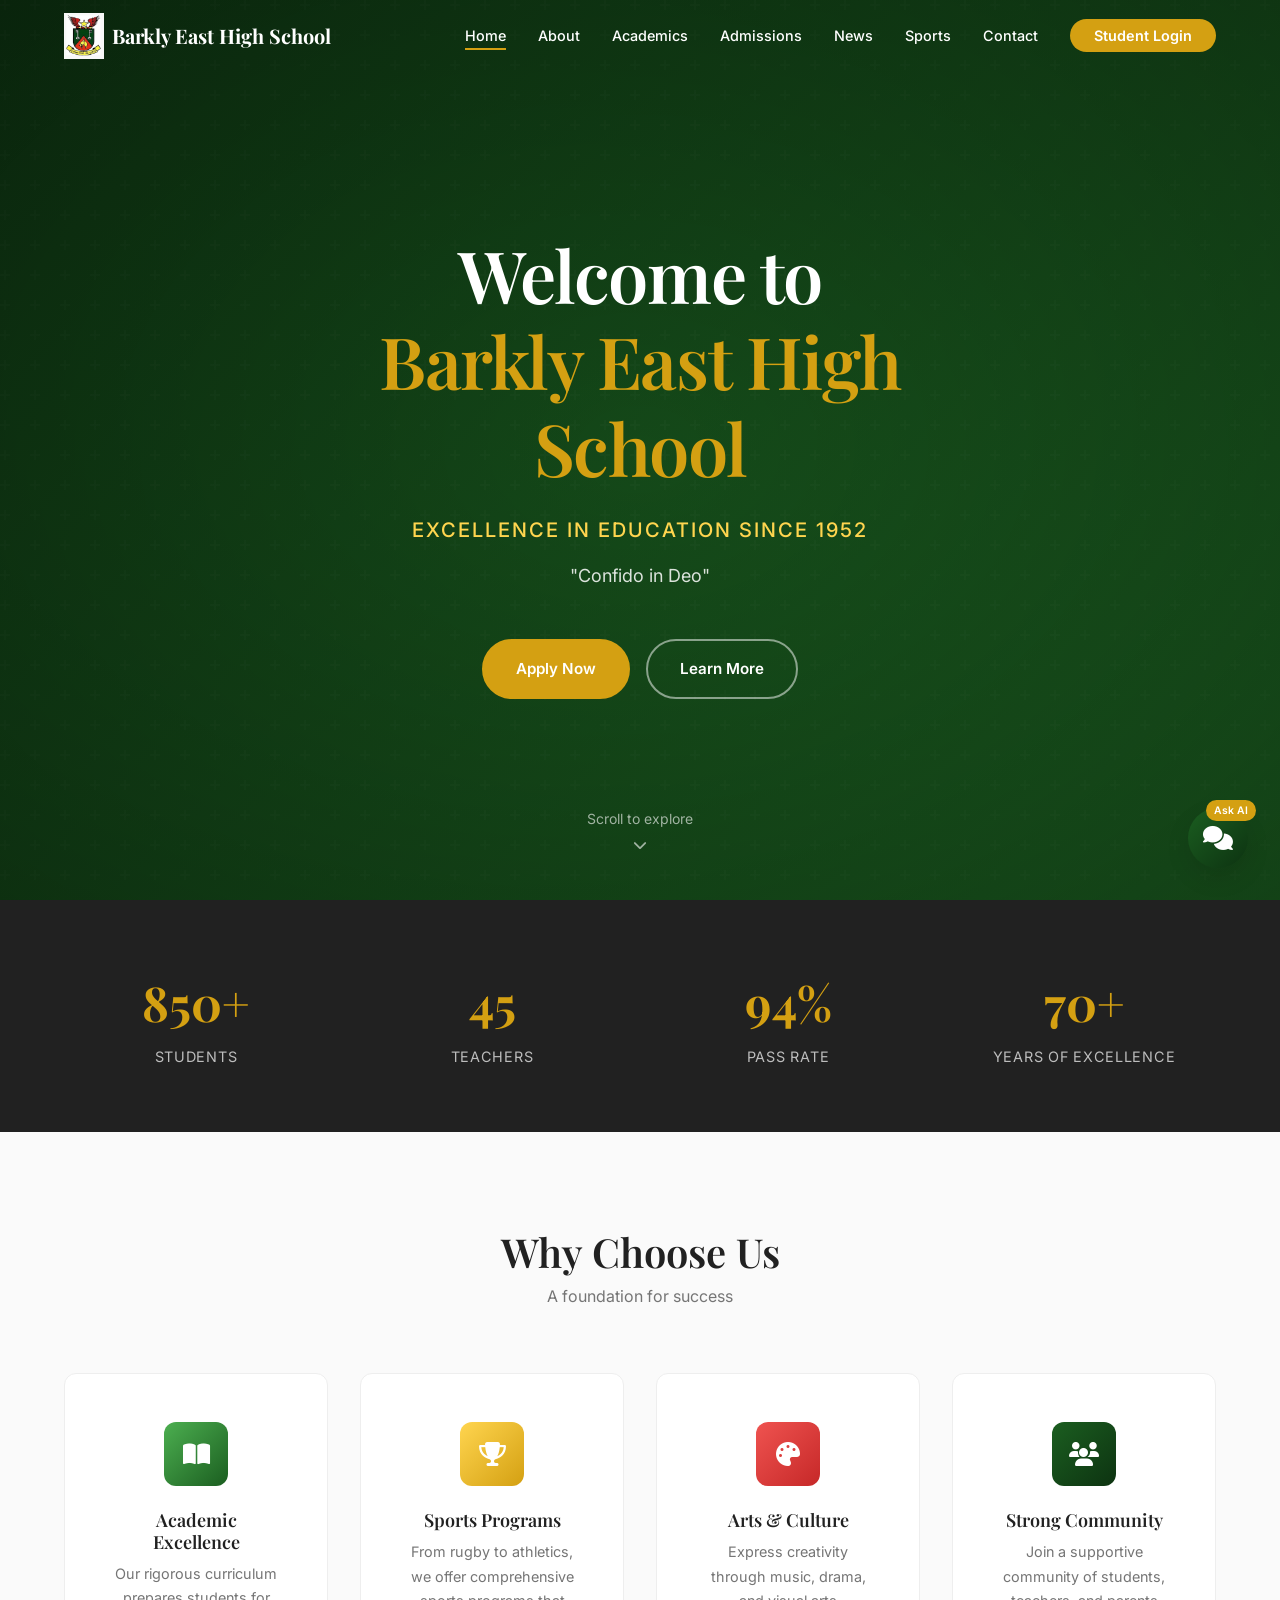
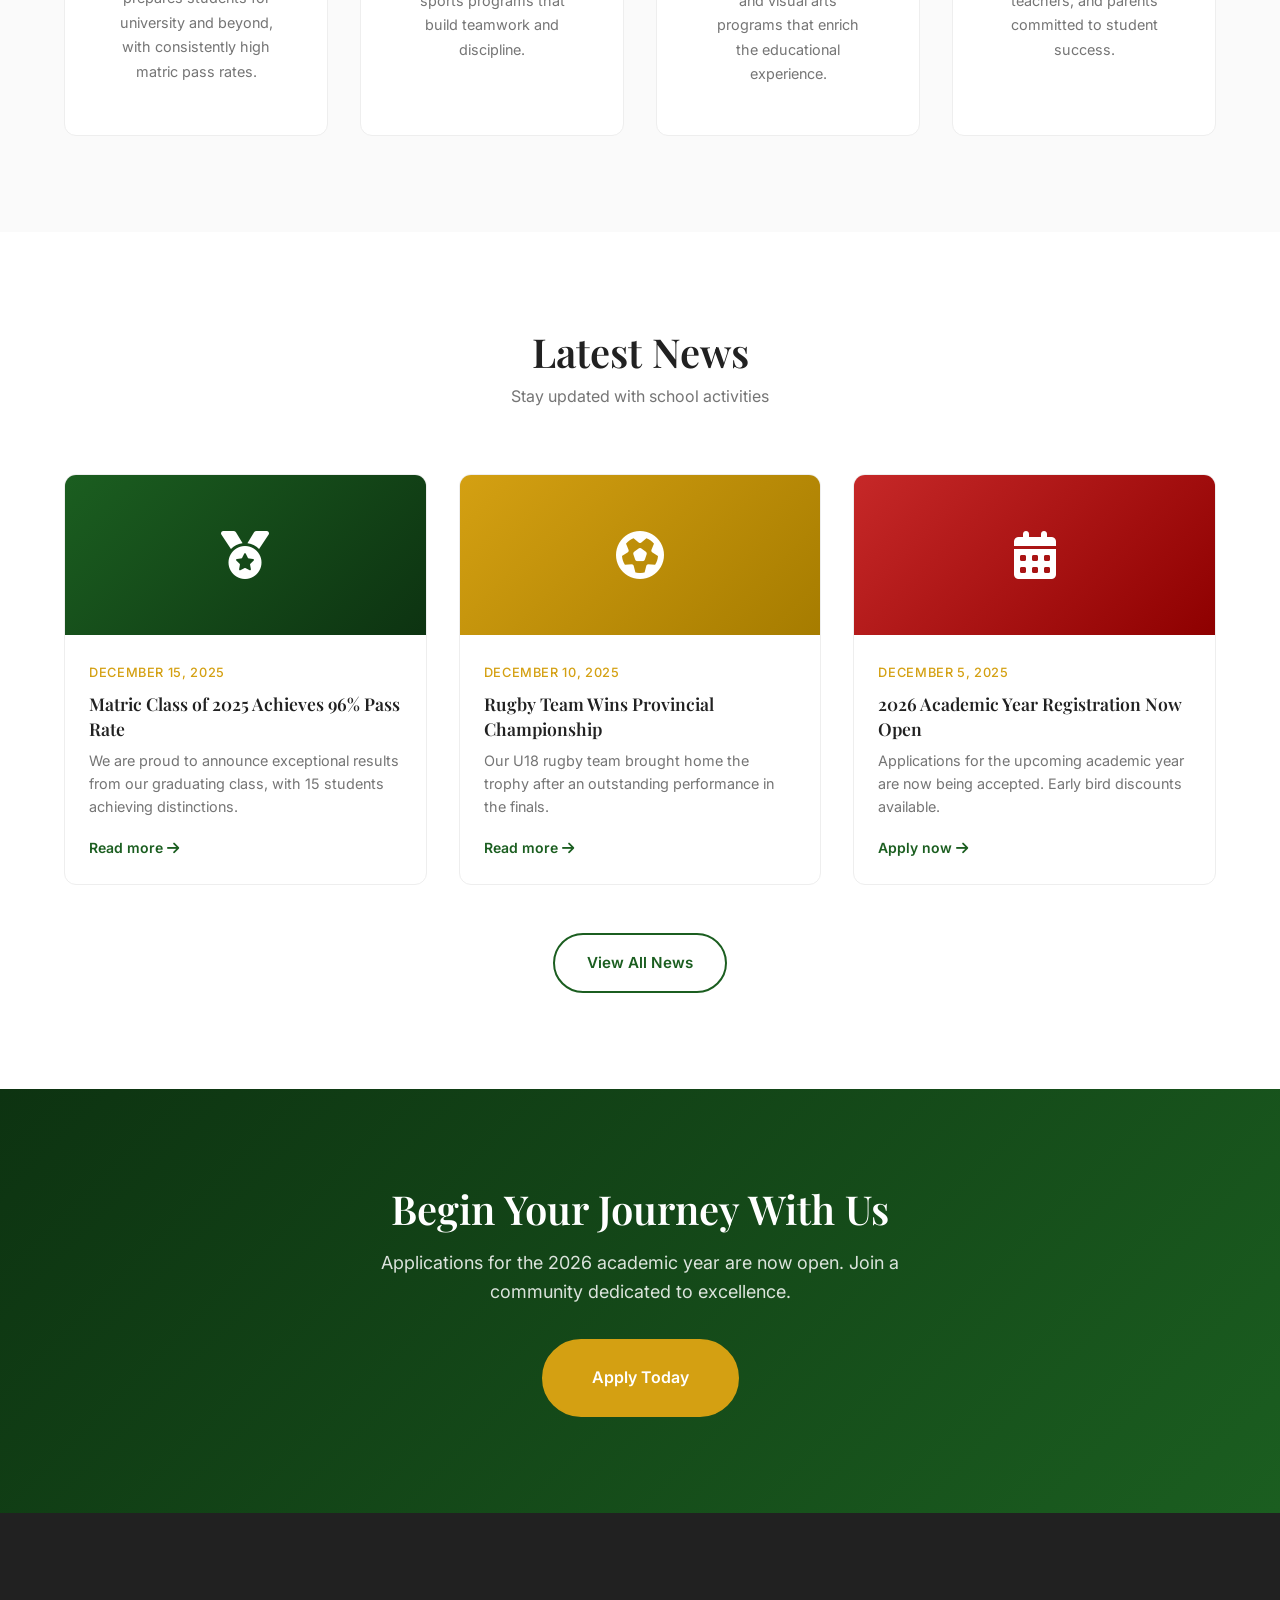
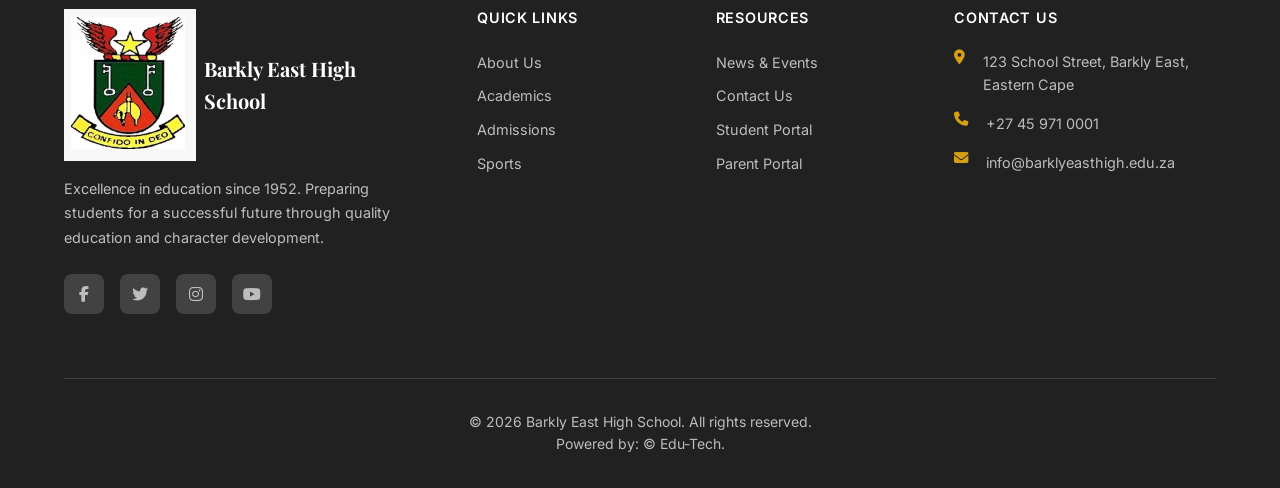
==== commit 8b2dc2bd: "Updated school badge" ====
--- a/index.html
+++ b/index.html
@@ -17,7 +17,7 @@
         <div class="nav-container">
             <a href="index.html" class="nav-logo">
                 <div class="logo-icon">
-                    <img src="Images/BEHS_logo.png" alt="Barkly East High School Logo">
+                    <img src="Images/BEHS_logo.png" alt="Barkly East High School Logo" class="barklyEastHighSchoolLogo">
                 </div>
                 <span class="logo-text">Barkly East High School</span>
             </a>
@@ -267,4 +267,4 @@
 
     <script src="script.js"></script>
 </body>
-</html>+</html>
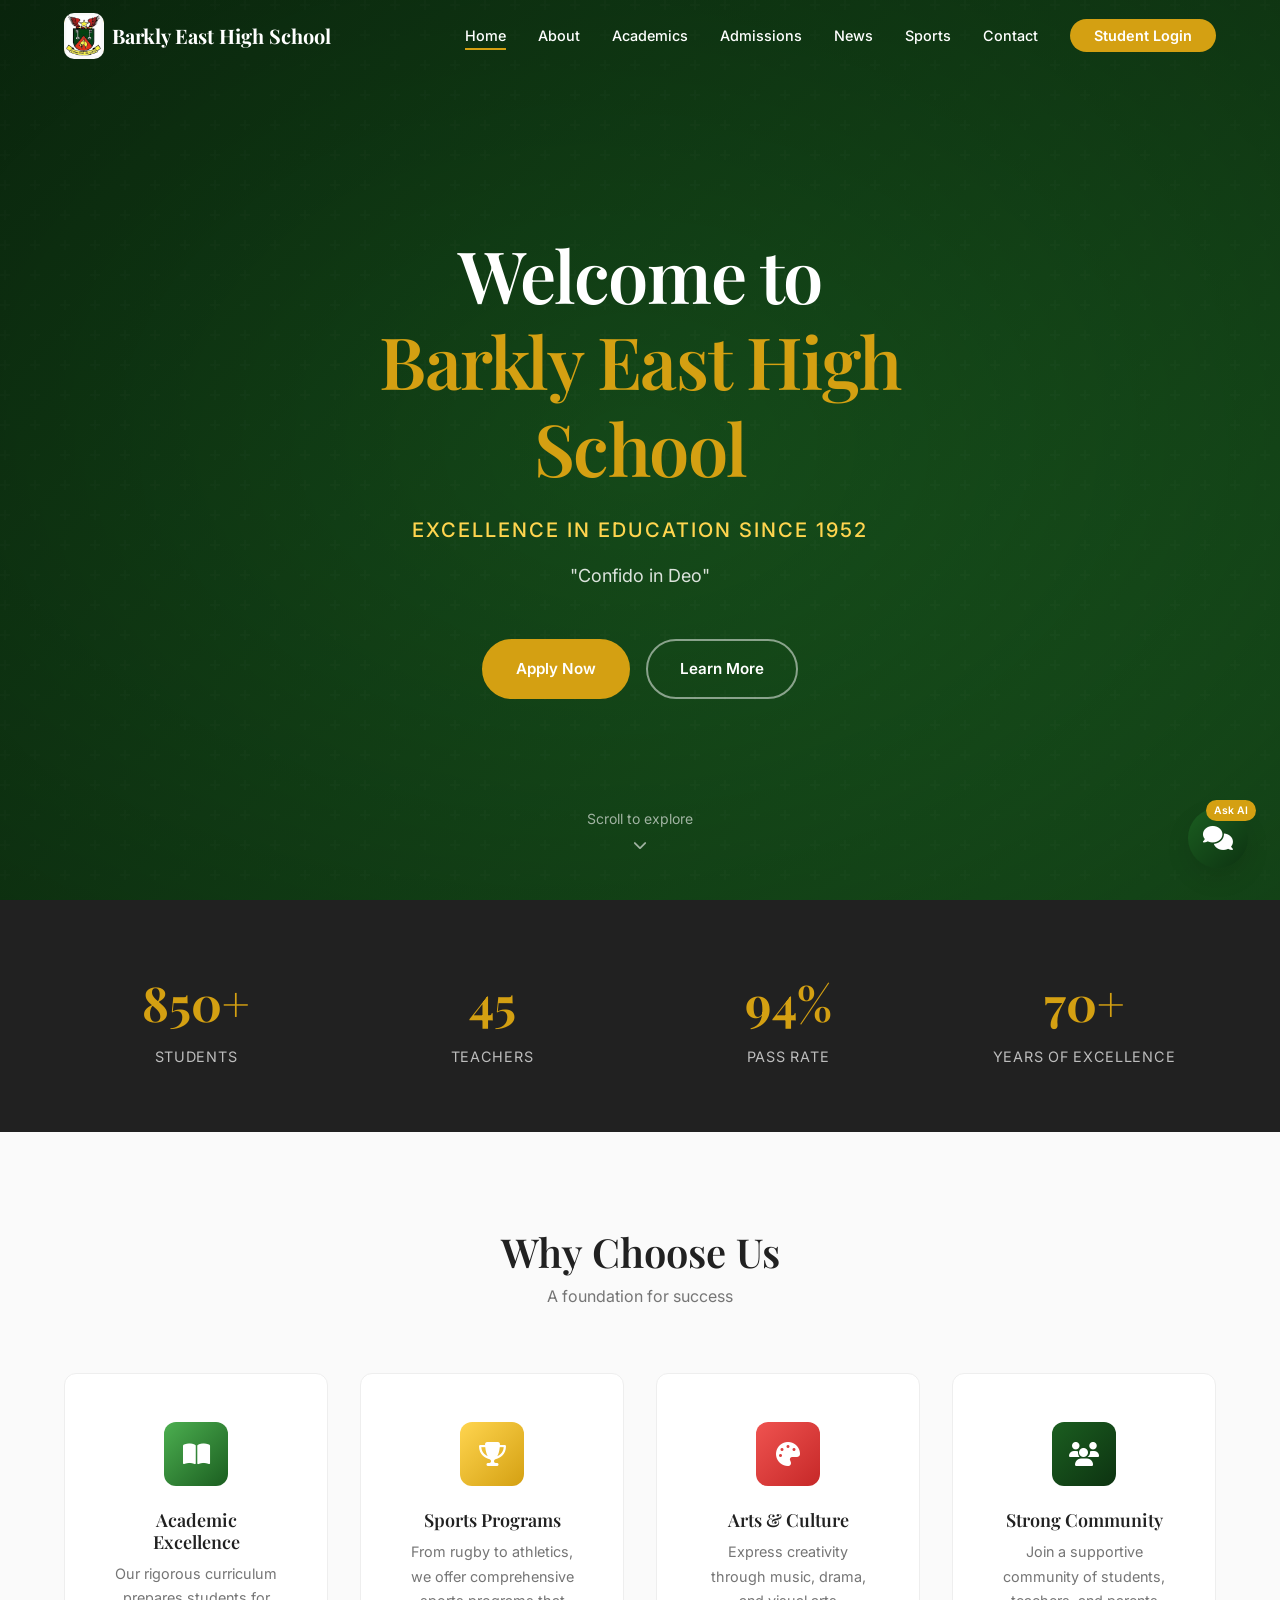
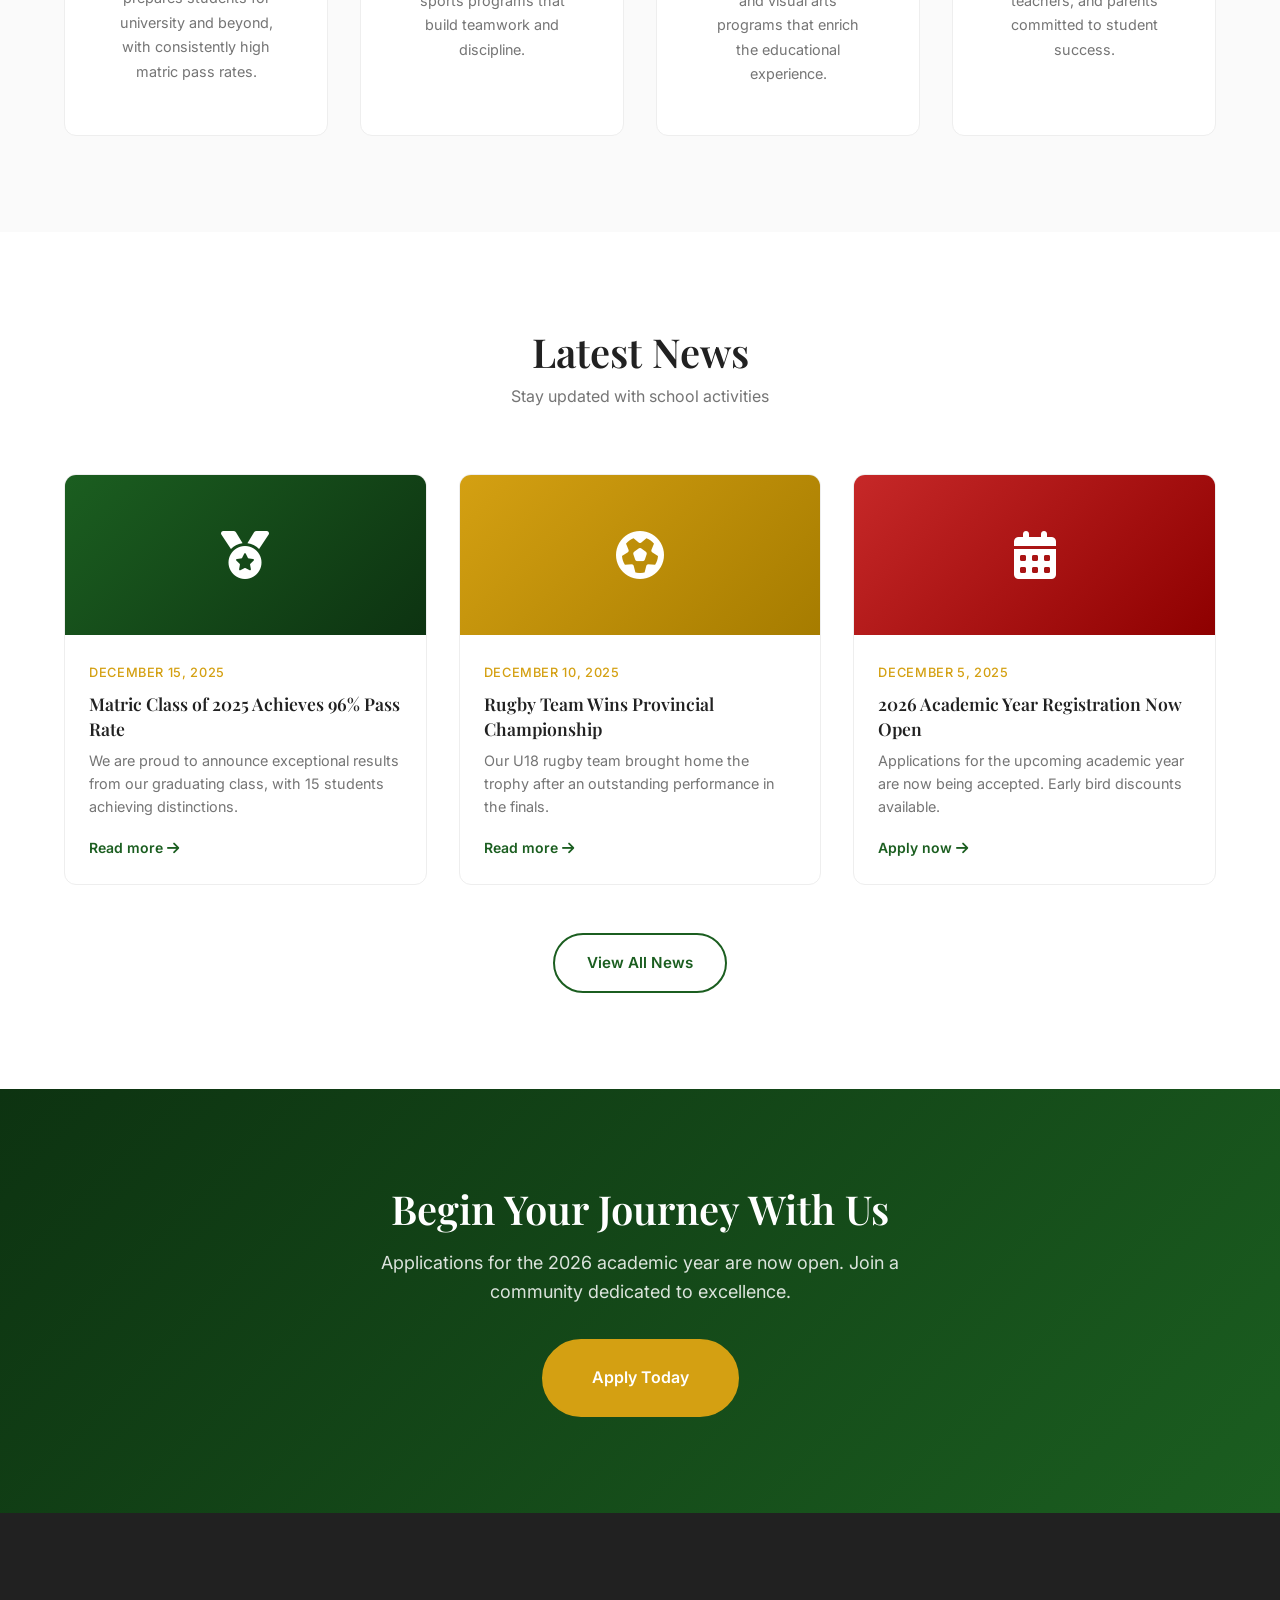
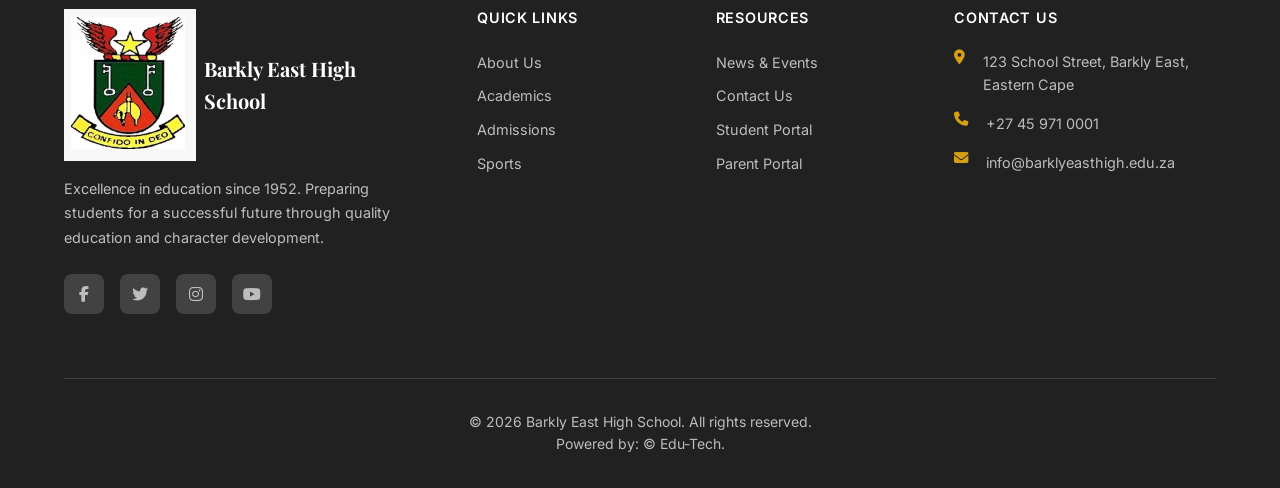
==== commit 6c813ade: "updated tab icon" ====
--- a/index.html
+++ b/index.html
@@ -3,8 +3,9 @@
 <head>
     <meta charset="UTF-8">
     <meta name="viewport" content="width=device-width, initial-scale=1.0">
+    <link rel="icon" type="image/png" href="images/BEHS_logo.png">
     <title>Barkly East High School</title>
-    <link rel="icon" type="image/png" href="images/BEHS_logo.png">
+    
     <link rel="preconnect" href="https://fonts.googleapis.com">
     <link rel="preconnect" href="https://fonts.gstatic.com" crossorigin>
     <link href="https://fonts.googleapis.com/css2?family=Playfair+Display:wght@400;600;700&family=Inter:wght@300;400;500;600&display=swap" rel="stylesheet">
@@ -268,3 +269,4 @@
     <script src="script.js"></script>
 </body>
 </html>
+
--- a/style.css
+++ b/style.css
@@ -63,6 +63,10 @@
     --transition-fast: 150ms ease;
     --transition-base: 250ms ease;
     --transition-slow: 350ms ease;
+}
+
+.barklyEastHighSchoolLogo{
+  border-radius: 10px;
 }
 
 /* Reset & Base */
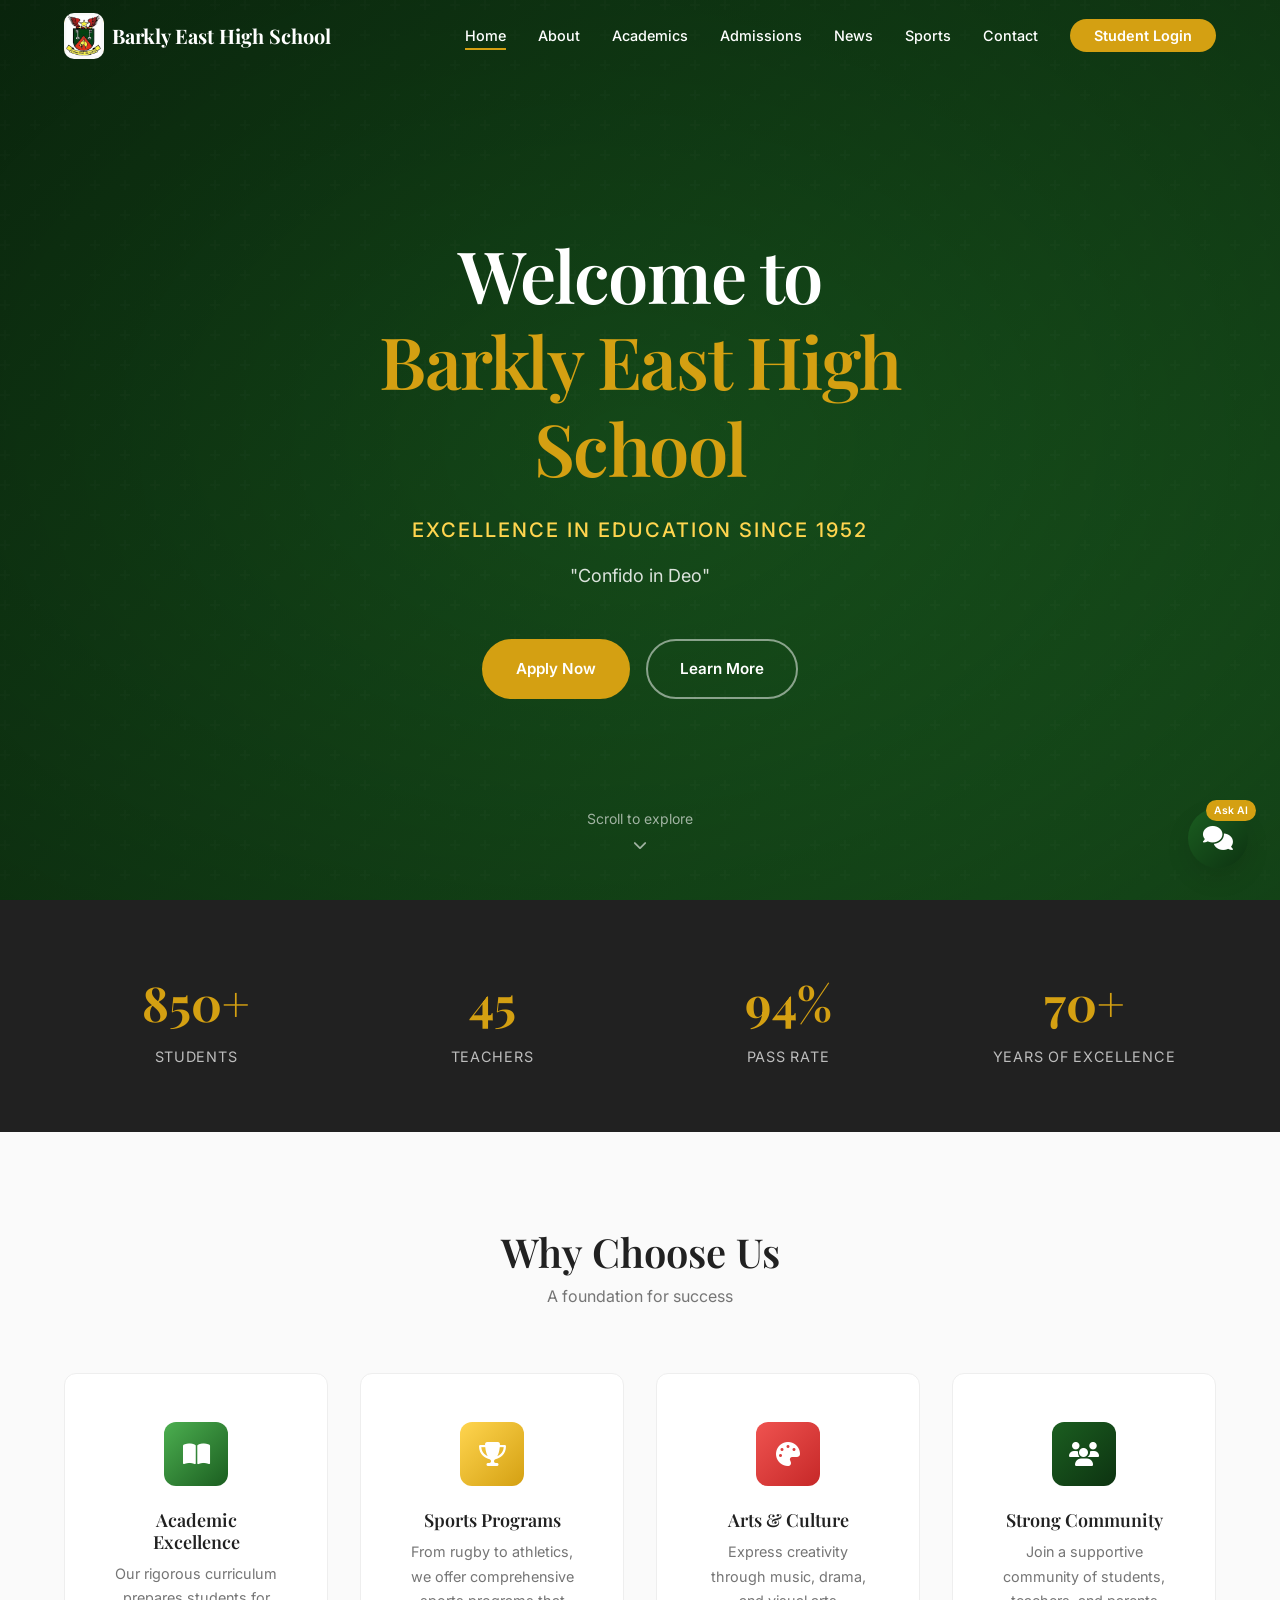
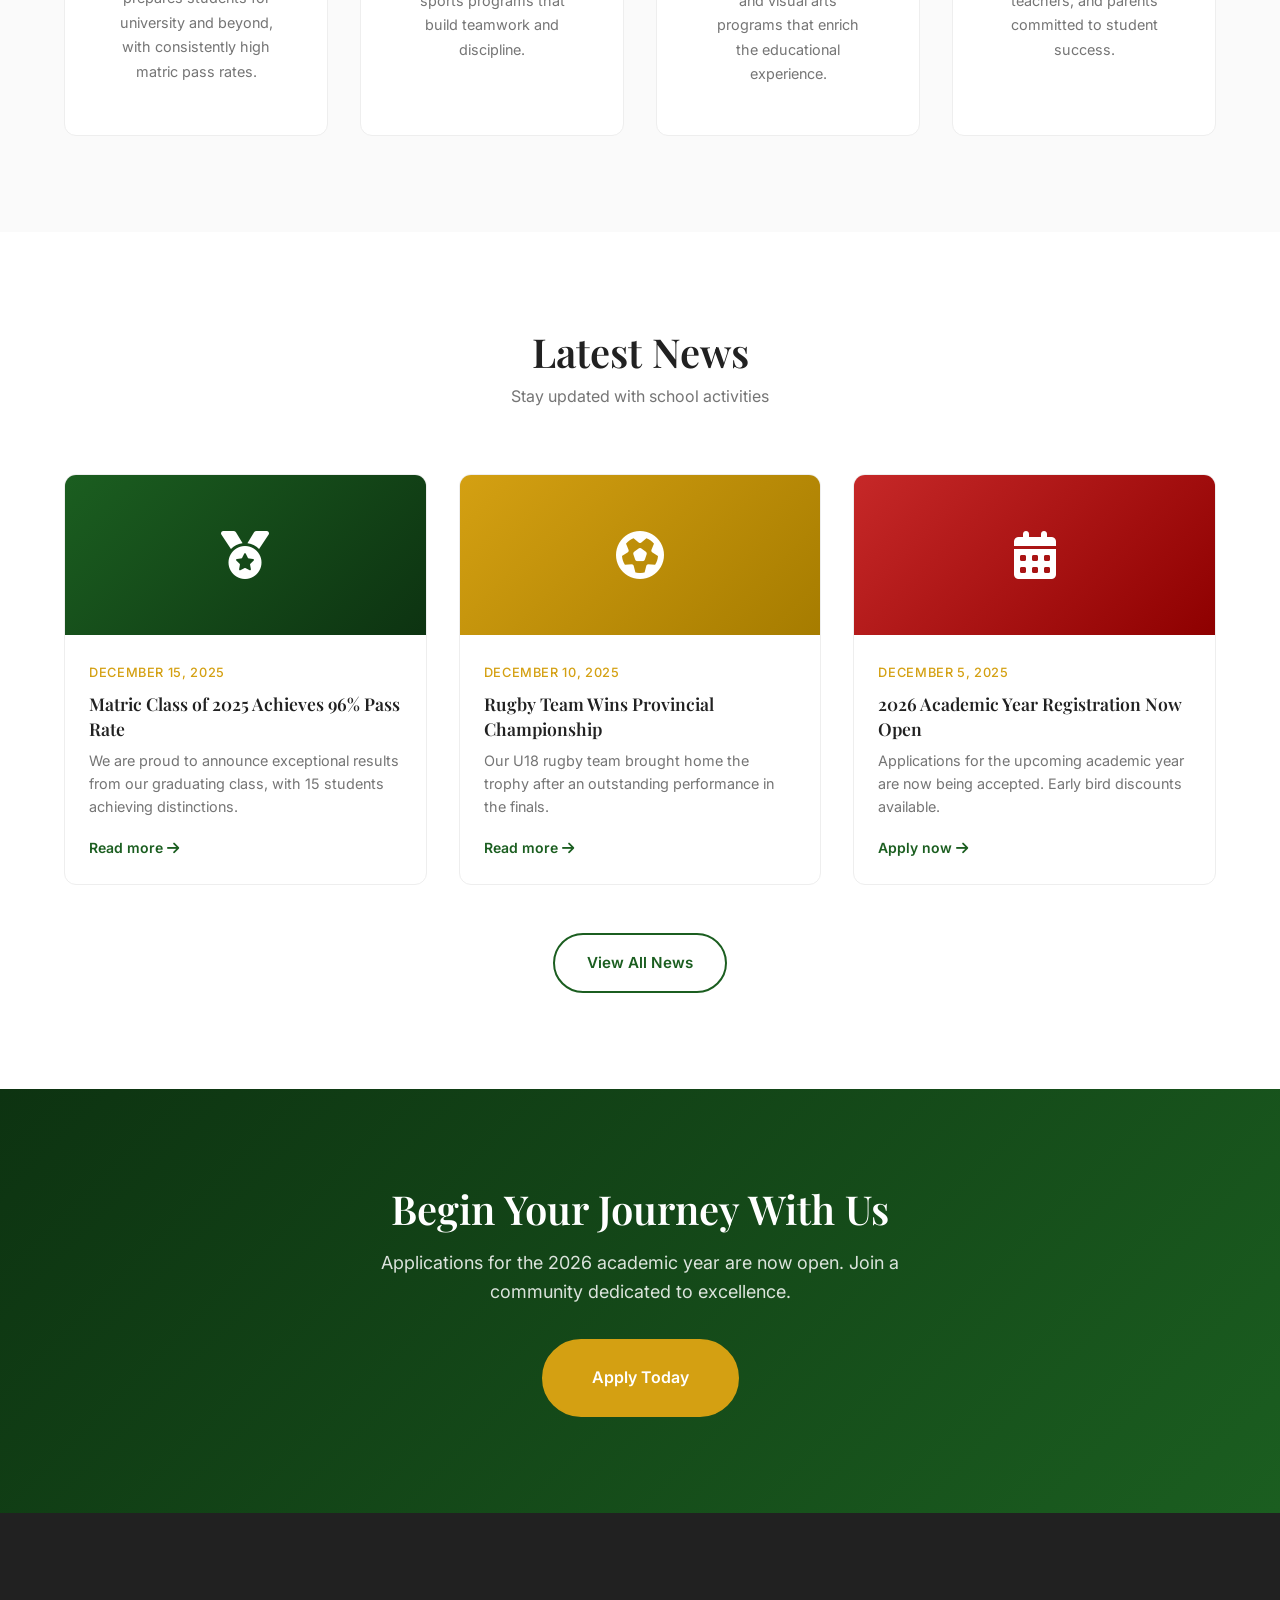
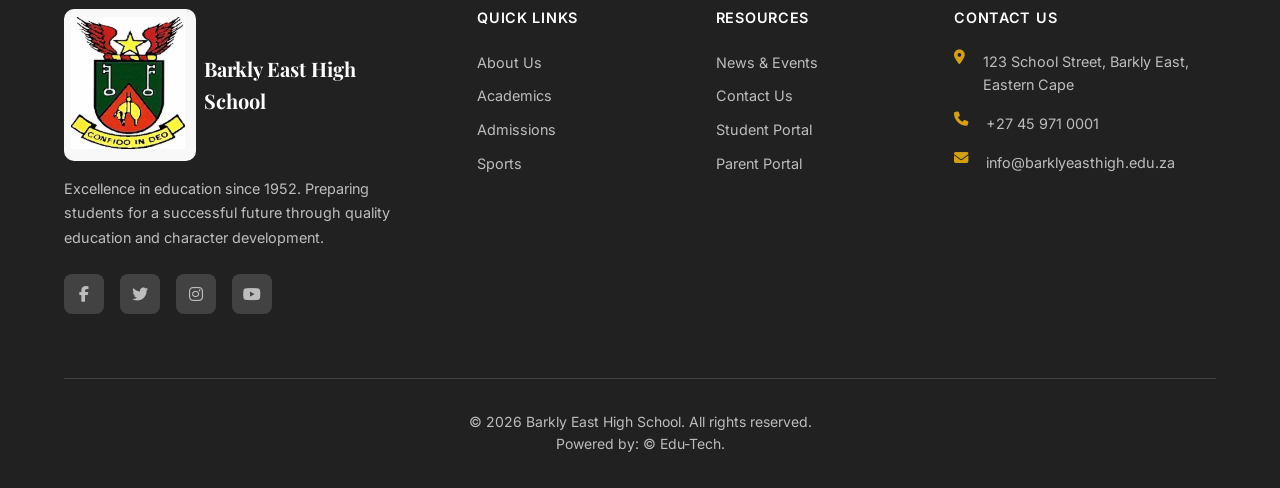
==== commit d59e6d27: "updated logo" ====
--- a/index.html
+++ b/index.html
@@ -3,9 +3,8 @@
 <head>
     <meta charset="UTF-8">
     <meta name="viewport" content="width=device-width, initial-scale=1.0">
+    <title>Barkly East High School</title>
     <link rel="icon" type="image/png" href="images/BEHS_logo.png">
-    <title>Barkly East High School</title>
-    
     <link rel="preconnect" href="https://fonts.googleapis.com">
     <link rel="preconnect" href="https://fonts.gstatic.com" crossorigin>
     <link href="https://fonts.googleapis.com/css2?family=Playfair+Display:wght@400;600;700&family=Inter:wght@300;400;500;600&display=swap" rel="stylesheet">
@@ -189,7 +188,7 @@
             <div class="footer-grid">
                 <div class="footer-brand">
                     <a href="index.html" class="footer-logo">
-                        <img src="Images/BEHS_logo.png" alt="Barkly East High School Logo">
+                        <img src="Images/BEHS_logo.png" alt="Barkly East High School Logo" class="barklyEastHighSchoolLogo">
                         <span>Barkly East High School</span>
                     </a>
                     <p>Excellence in education since 1952. Preparing students for a successful future through quality education and character development.</p>
@@ -270,3 +269,5 @@
 </body>
 </html>
 
+
+
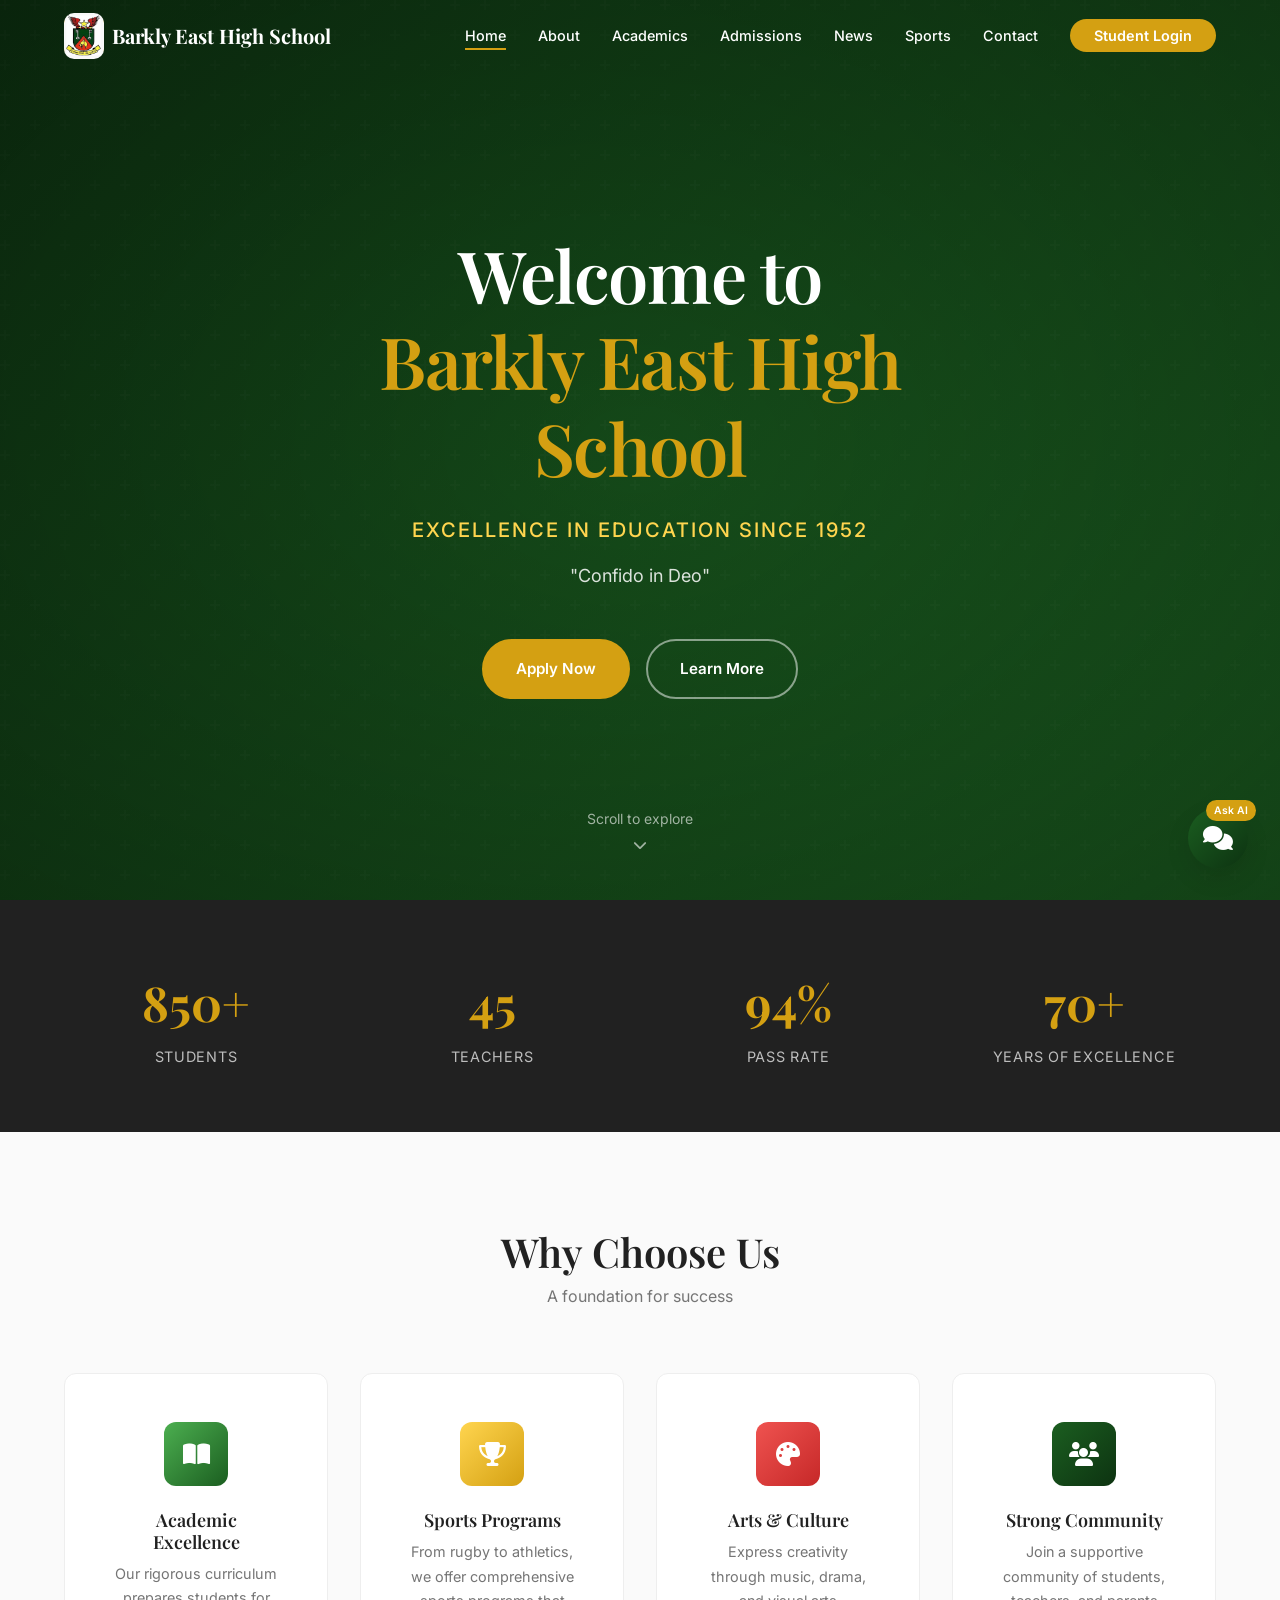
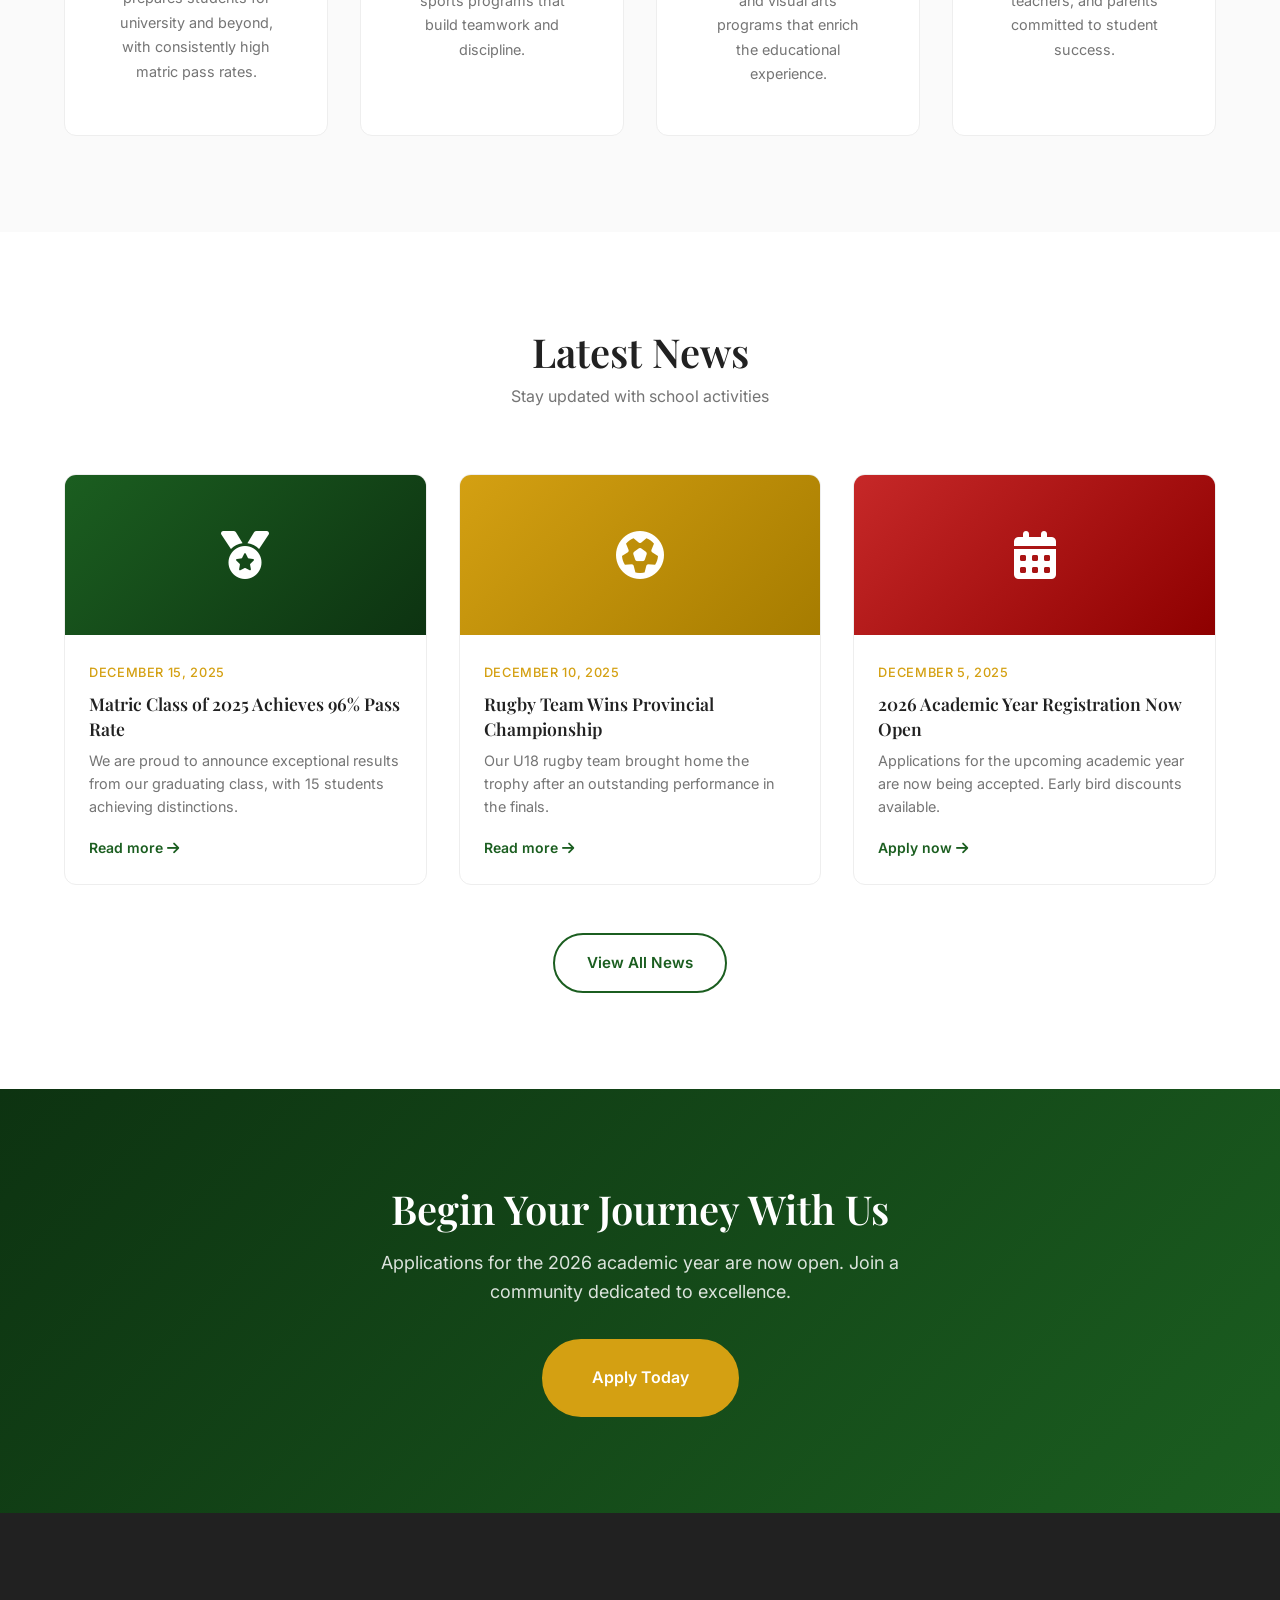
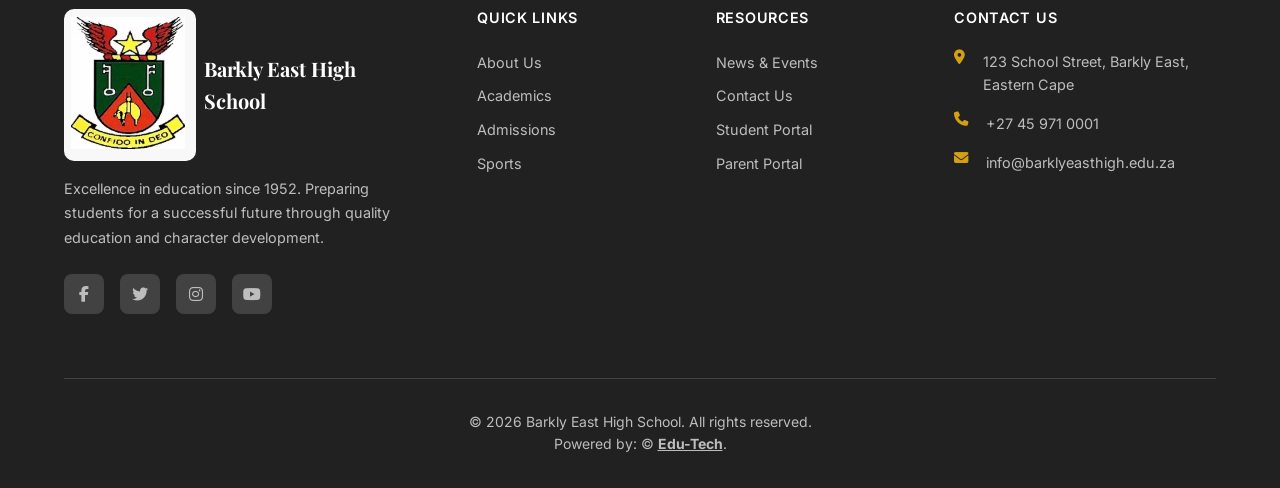
==== commit 5d0a0a2f: "page update" ====
--- a/index.html
+++ b/index.html
@@ -228,7 +228,7 @@
             </div>
             <div class="footer-bottom">
                 <p>&copy; 2026 Barkly East High School. All rights reserved.</p>
-                <p>Powered by: &copy; <a href="https://romeooemor.github.io/Edu-Tech/">Edu-Tech</a>.</p>
+                <p>Powered by: &copy; <a href="https://romeooemor.github.io/Edu-Tech/"><b><u>Edu-Tech</u></b></a>.</p>
             </div>
         </div>
     </footer>
@@ -268,6 +268,3 @@
     <script src="script.js"></script>
 </body>
 </html>
-
-
-
